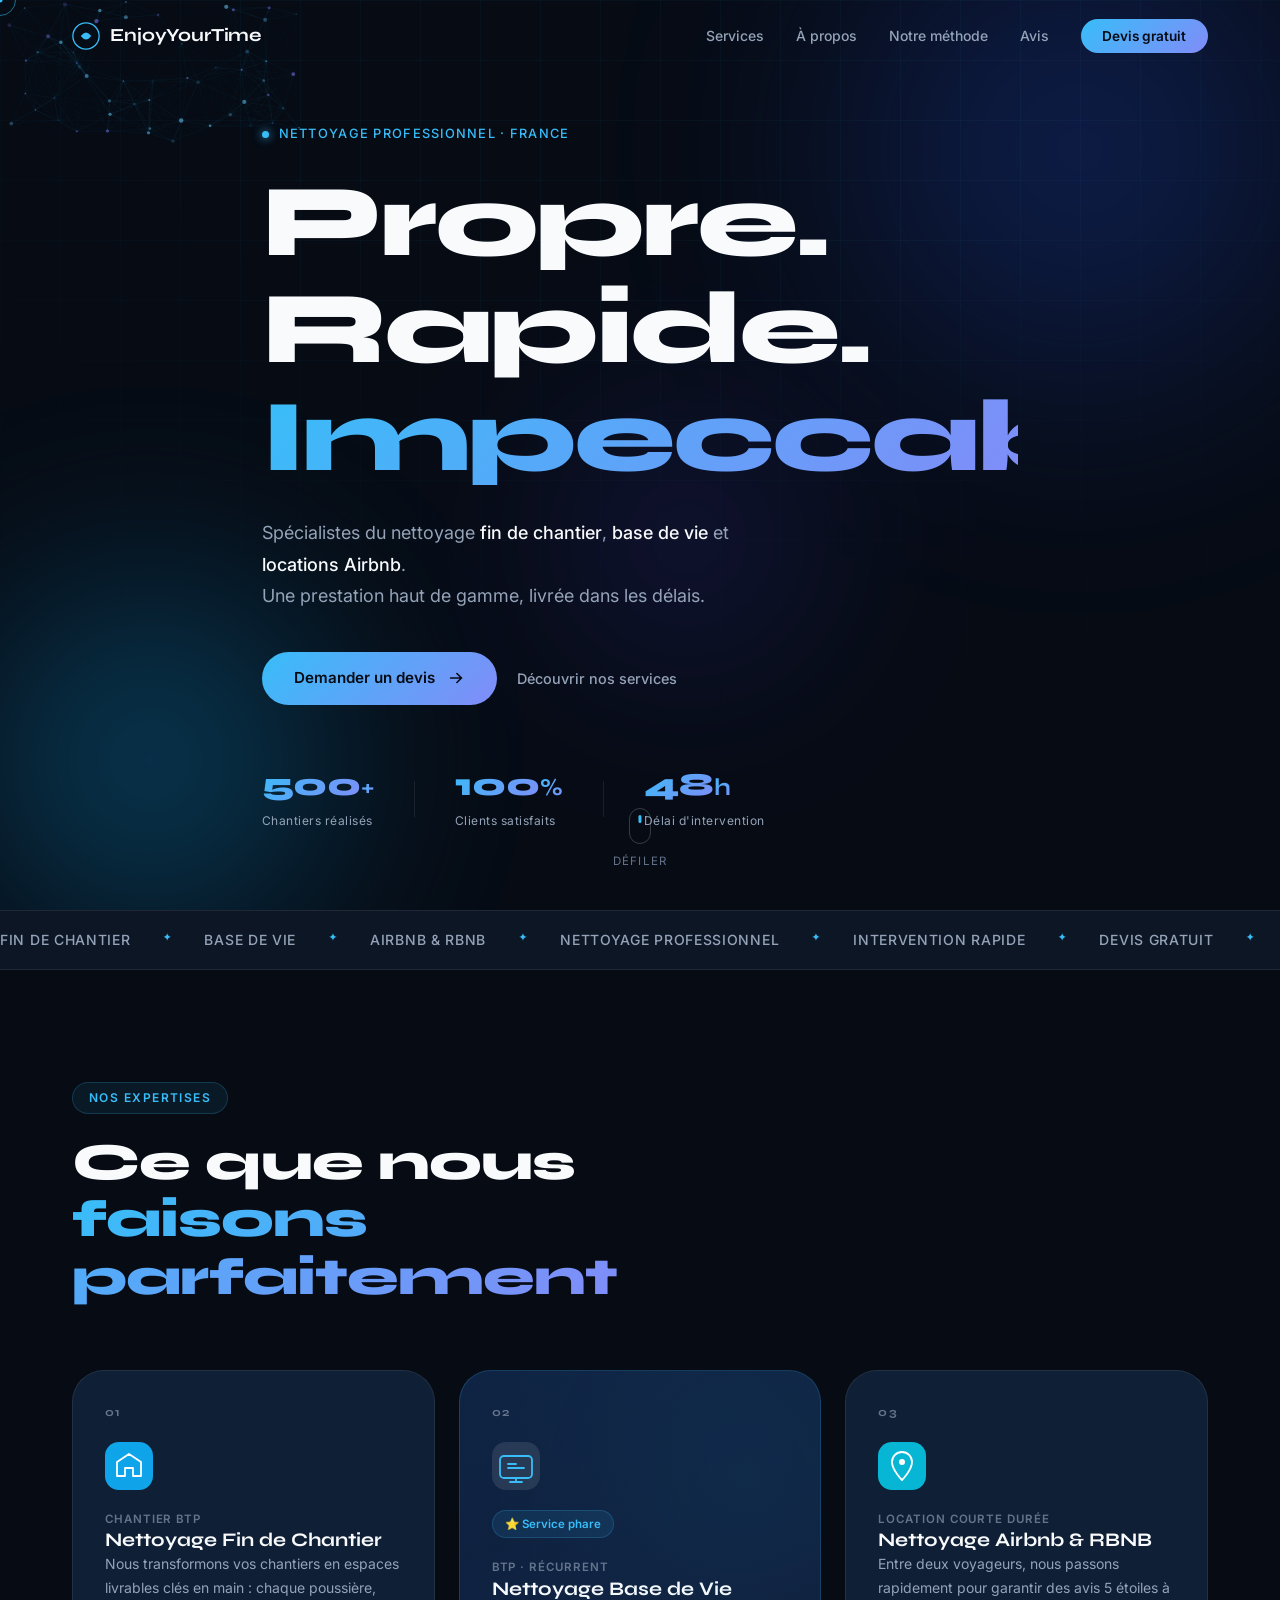
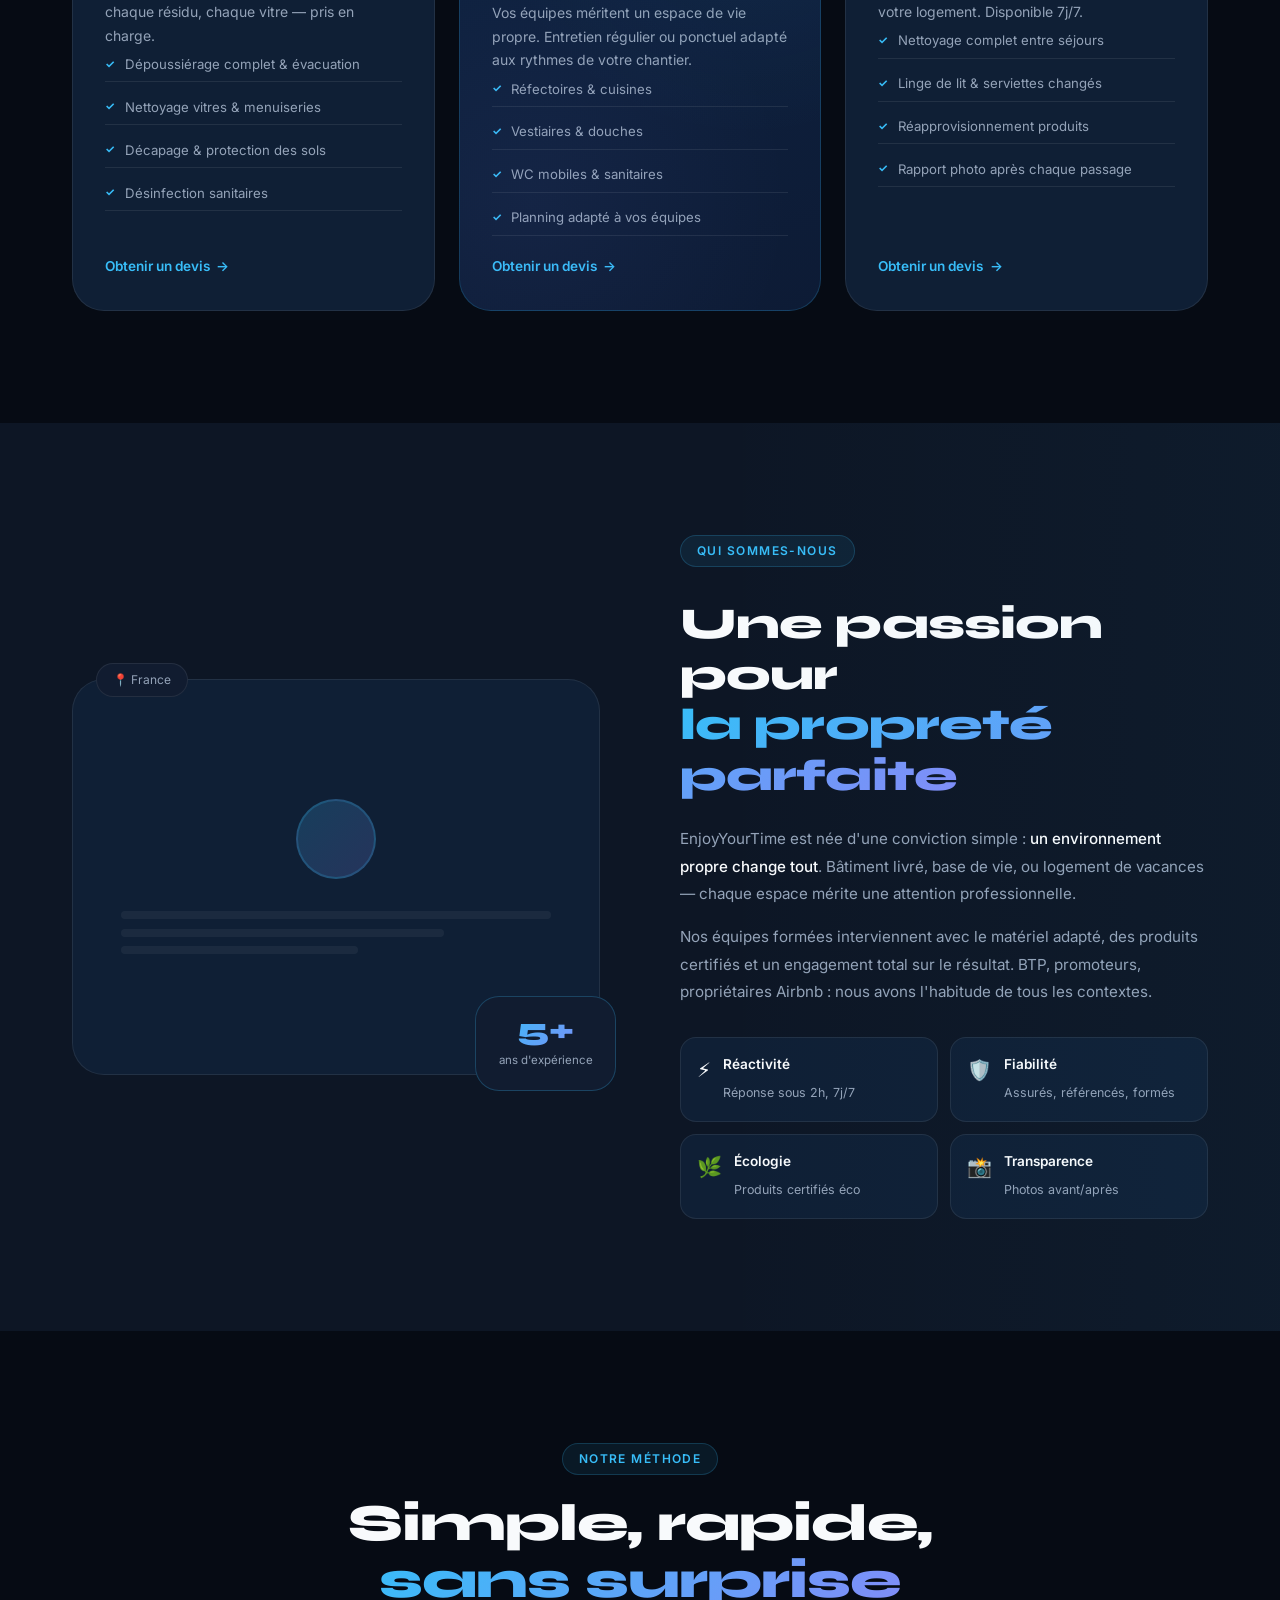
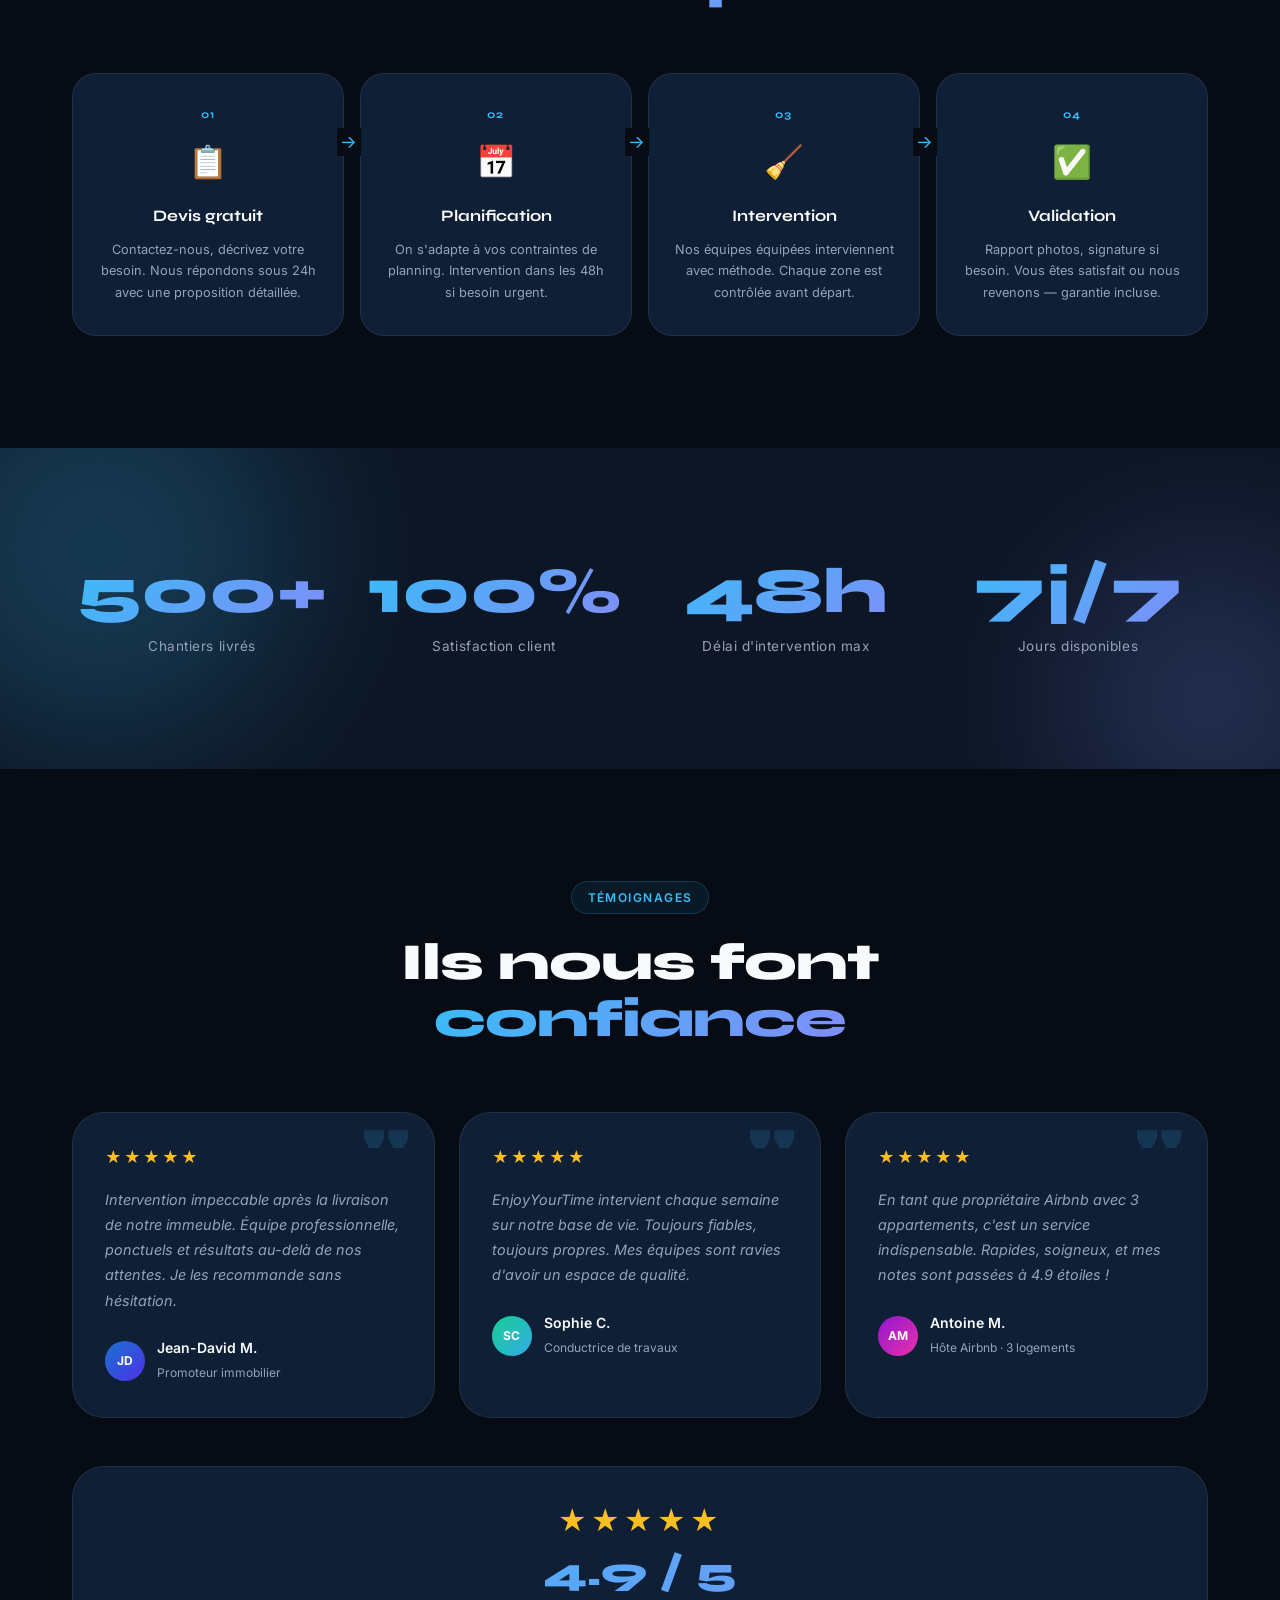
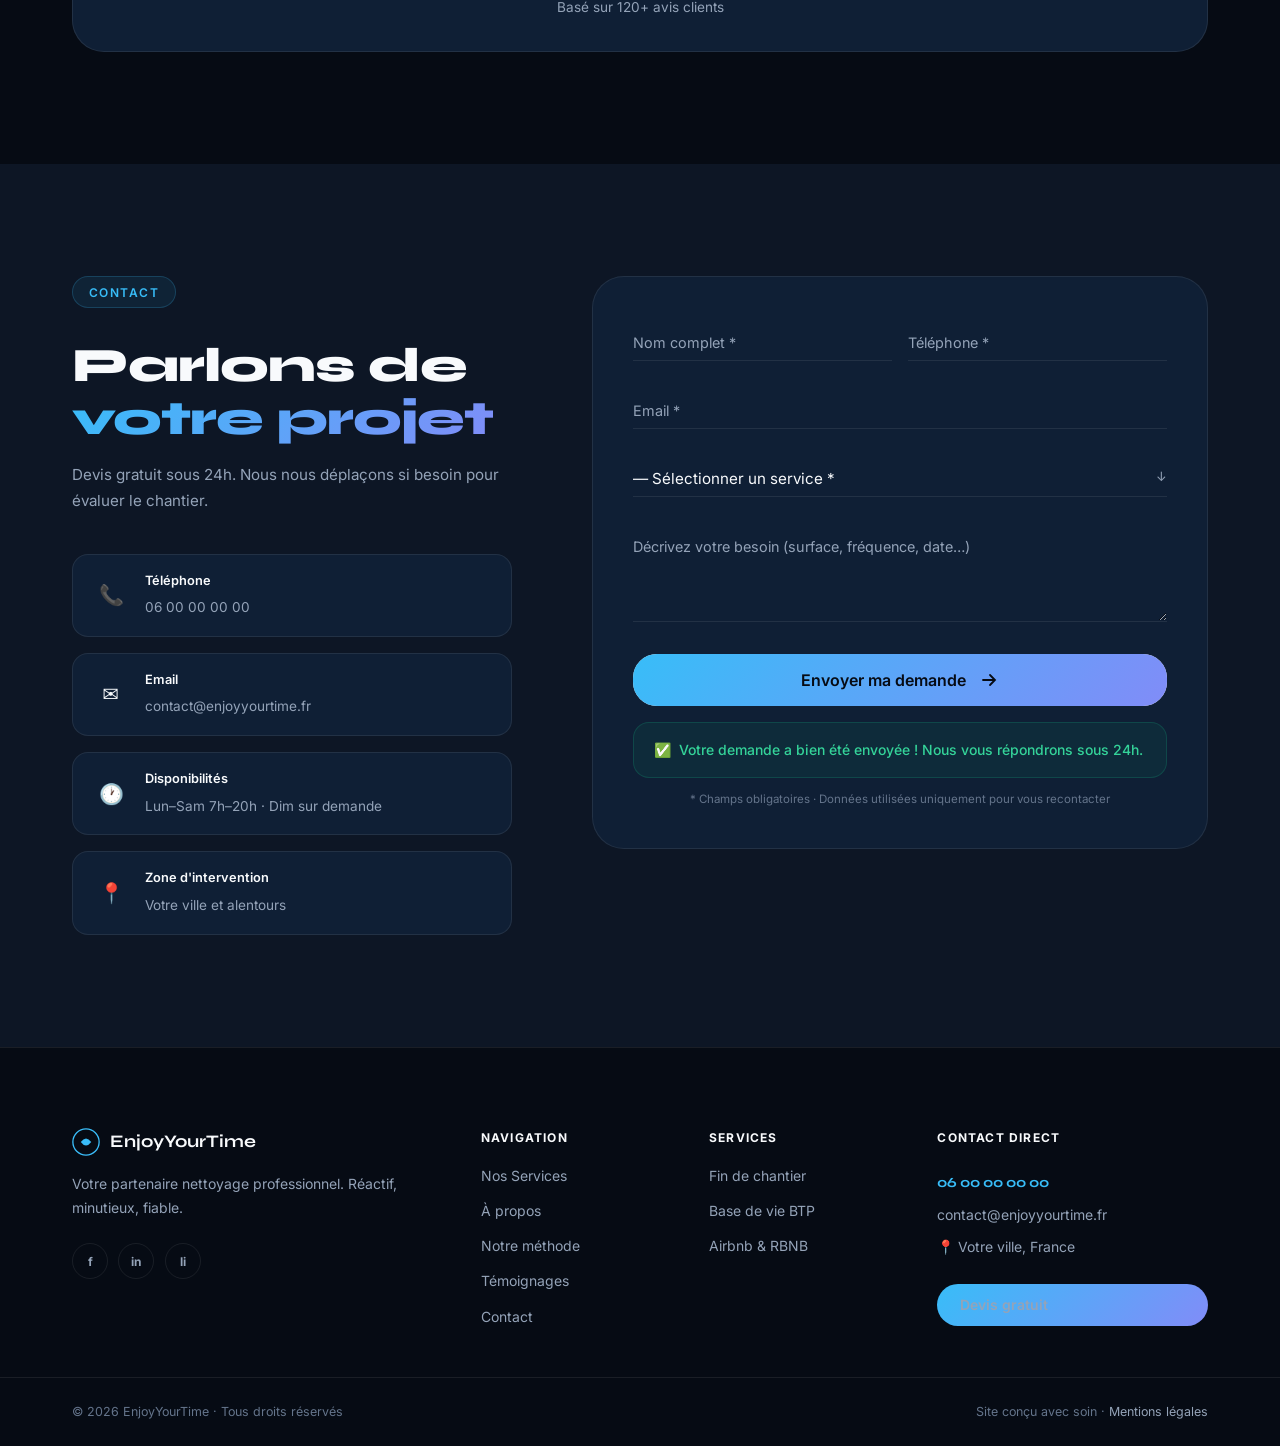
==== v2/index.html @ a5a0ebe5 "Modifications EnjoyYourTime : couleurs logo, icones V2, nouvelles prestations, satisfaction client" ====
<!DOCTYPE html>
<html lang="fr">
<head>
  <meta charset="UTF-8" />
  <meta name="viewport" content="width=device-width, initial-scale=1.0" />
  <meta name="description" content="EnjoyYourTime — Experts en nettoyage fin de chantier, base de vie et locations Airbnb. Intervention rapide, résultat impeccable." />
  <title>EnjoyYourTime — Nettoyage d'Exception</title>
  <link rel="stylesheet" href="css/style.css" />
  <link rel="preconnect" href="https://fonts.googleapis.com" />
  <link href="https://fonts.googleapis.com/css2?family=Syne:wght@400;600;700;800&family=Inter:wght@300;400;500;600&display=swap" rel="stylesheet" />
</head>
<body class="loading">

  <!-- ═══════════════════════════════════════
       LOADER
  ═══════════════════════════════════════ -->
  <div class="loader" id="loader">
    <div class="loader__inner">
      <svg class="loader__logo" viewBox="0 0 60 60" fill="none" xmlns="http://www.w3.org/2000/svg">
        <circle cx="30" cy="30" r="28" stroke="url(#lg1)" stroke-width="2"/>
        <path d="M20 30 Q30 15 40 30 Q30 45 20 30Z" fill="url(#lg1)"/>
        <defs>
          <linearGradient id="lg1" x1="0" y1="0" x2="60" y2="60" gradientUnits="userSpaceOnUse">
            <stop offset="0%" stop-color="#38bdf8"/>
            <stop offset="100%" stop-color="#818cf8"/>
          </linearGradient>
        </defs>
      </svg>
      <div class="loader__bar"><div class="loader__fill"></div></div>
      <span class="loader__text">EnjoyYourTime</span>
    </div>
  </div>

  <!-- ═══════════════════════════════════════
       CURSEUR CUSTOM
  ═══════════════════════════════════════ -->
  <div class="cursor" id="cursor"></div>
  <div class="cursor-dot" id="cursorDot"></div>

  <!-- ═══════════════════════════════════════
       NAVIGATION
  ═══════════════════════════════════════ -->
  <header class="header" id="header">
    <nav class="nav container">
      <a href="#" class="nav__logo" data-cursor="logo">
        <svg class="logo-svg" viewBox="0 0 32 32" fill="none">
          <circle cx="16" cy="16" r="15" stroke="url(#logoGrad)" stroke-width="1.5"/>
          <path d="M10 16 Q16 8 22 16 Q16 24 10 16Z" fill="url(#logoGrad)"/>
          <defs>
            <linearGradient id="logoGrad" x1="0" y1="0" x2="32" y2="32">
              <stop offset="0%" stop-color="#38bdf8"/>
              <stop offset="100%" stop-color="#818cf8"/>
            </linearGradient>
          </defs>
        </svg>
        <span>EnjoyYourTime</span>
      </a>

      <ul class="nav__links" id="navLinks">
        <li><a href="#services" class="nav__link" data-cursor="link">Services</a></li>
        <li><a href="#about" class="nav__link" data-cursor="link">À propos</a></li>
        <li><a href="#process" class="nav__link" data-cursor="link">Notre méthode</a></li>
        <li><a href="#reviews" class="nav__link" data-cursor="link">Avis</a></li>
        <li><a href="#contact" class="btn-nav magnetic" data-cursor="btn">Devis gratuit</a></li>
      </ul>

      <button class="nav__burger" id="burger" aria-label="Menu" data-cursor="btn">
        <span class="burger__line"></span>
        <span class="burger__line"></span>
        <span class="burger__line"></span>
      </button>
    </nav>
  </header>

  <!-- ═══════════════════════════════════════
       HERO
  ═══════════════════════════════════════ -->
  <section class="hero" id="hero">
    <!-- Mesh gradient animé -->
    <div class="hero__mesh">
      <div class="mesh__orb mesh__orb--1"></div>
      <div class="mesh__orb mesh__orb--2"></div>
      <div class="mesh__orb mesh__orb--3"></div>
    </div>

    <!-- Particules SVG -->
    <canvas class="hero__canvas" id="particleCanvas"></canvas>

    <!-- Grille de fond -->
    <div class="hero__grid"></div>

    <div class="container hero__content">
      <div class="hero__eyebrow reveal-up">
        <span class="eyebrow__dot"></span>
        Nettoyage Professionnel · France
      </div>

      <h1 class="hero__title">
        <span class="title__line reveal-clip" style="--delay:.1s">Propre.</span>
        <span class="title__line reveal-clip" style="--delay:.25s">Rapide.</span>
        <span class="title__line title__line--gradient reveal-clip" style="--delay:.4s">Impeccable.</span>
      </h1>

      <p class="hero__desc reveal-up" style="--delay:.55s">
        Spécialistes du nettoyage <strong>fin de chantier</strong>, 
        <strong>base de vie</strong> et <strong>locations Airbnb</strong>.<br />
        Une prestation haut de gamme, livrée dans les délais.
      </p>

      <div class="hero__cta reveal-up" style="--delay:.7s">
        <a href="#contact" class="btn-primary magnetic" data-cursor="btn">
          <span class="btn-primary__text">Demander un devis</span>
          <span class="btn-primary__icon">
            <svg viewBox="0 0 20 20" fill="none"><path d="M4 10h12M11 5l5 5-5 5" stroke="currentColor" stroke-width="1.8" stroke-linecap="round"/></svg>
          </span>
          <span class="btn-primary__bg"></span>
        </a>
        <a href="#services" class="btn-ghost" data-cursor="link">
          Découvrir nos services
        </a>
      </div>

      <!-- Statistiques flottantes -->
      <div class="hero__stats reveal-up" style="--delay:.85s">
        <div class="hstat">
          <span class="hstat__num" data-count="500">0</span><span class="hstat__suffix">+</span>
          <span class="hstat__label">Chantiers réalisés</span>
        </div>
        <div class="hstat__sep"></div>
        <div class="hstat">
          <span class="hstat__num" data-count="100">0</span><span class="hstat__suffix">%</span>
          <span class="hstat__label">Clients satisfaits</span>
        </div>
        <div class="hstat__sep"></div>
        <div class="hstat">
          <span class="hstat__num" data-count="48">0</span><span class="hstat__suffix">h</span>
          <span class="hstat__label">Délai d'intervention</span>
        </div>
      </div>
    </div>

    <!-- Scroll indicator -->
    <div class="scroll-hint">
      <div class="scroll-hint__mouse"></div>
      <span>Défiler</span>
    </div>
  </section>

  <!-- ═══════════════════════════════════════
       RUBAN DÉFILANT
  ═══════════════════════════════════════ -->
  <div class="ticker" aria-hidden="true">
    <div class="ticker__track">
      <span>Fin de chantier</span><span class="ticker__dot">✦</span>
      <span>Base de vie</span><span class="ticker__dot">✦</span>
      <span>Airbnb & RBNB</span><span class="ticker__dot">✦</span>
      <span>Nettoyage professionnel</span><span class="ticker__dot">✦</span>
      <span>Intervention rapide</span><span class="ticker__dot">✦</span>
      <span>Devis gratuit</span><span class="ticker__dot">✦</span>
      <span>Fin de chantier</span><span class="ticker__dot">✦</span>
      <span>Base de vie</span><span class="ticker__dot">✦</span>
      <span>Airbnb & RBNB</span><span class="ticker__dot">✦</span>
      <span>Nettoyage professionnel</span><span class="ticker__dot">✦</span>
      <span>Intervention rapide</span><span class="ticker__dot">✦</span>
      <span>Devis gratuit</span><span class="ticker__dot">✦</span>
    </div>
  </div>

  <!-- ═══════════════════════════════════════
       SERVICES
  ═══════════════════════════════════════ -->
  <section class="services section" id="services">
    <div class="container">
      <div class="section-head">
        <div class="section-head__tag reveal-up">Nos Expertises</div>
        <h2 class="section-head__title reveal-up" style="--delay:.1s">
          Ce que nous<br /><em>faisons parfaitement</em>
        </h2>
      </div>

      <div class="services__wrap">

        <!-- Card 1 -->
        <article class="scard reveal-side" style="--delay:.05s">
          <div class="scard__num">01</div>
          <div class="scard__icon">
            <svg viewBox="0 0 48 48" fill="none">
              <rect width="48" height="48" rx="14" fill="url(#si1)"/>
              <path d="M12 34V20l12-8 12 8v14H28v-8h-8v8z" stroke="white" stroke-width="1.8" stroke-linejoin="round"/>
              <defs><linearGradient id="si1" x1="0" y1="0" x2="48" y2="48"><stop stop-color="#0ea5e9"/><stop offset="1" stop-color="#6366f1"/></linearGradient></defs>
            </svg>
          </div>
          <div class="scard__body">
            <div class="scard__tag">Chantier BTP</div>
            <h3 class="scard__title">Nettoyage Fin de Chantier</h3>
            <p class="scard__desc">Nous transformons vos chantiers en espaces livrables clés en main : chaque poussière, chaque résidu, chaque vitre — pris en charge.</p>
            <ul class="scard__list">
              <li>Dépoussiérage complet & évacuation</li>
              <li>Nettoyage vitres & menuiseries</li>
              <li>Décapage & protection des sols</li>
              <li>Désinfection sanitaires</li>
            </ul>
          </div>
          <a href="#contact" class="scard__cta" data-cursor="link">Obtenir un devis <span>→</span></a>
          <div class="scard__glow"></div>
        </article>

        <!-- Card 2 — Featured -->
        <article class="scard scard--dark reveal-side" style="--delay:.15s">
          <div class="scard__num">02</div>
          <div class="scard__icon">
            <svg viewBox="0 0 48 48" fill="none">
              <rect width="48" height="48" rx="14" fill="rgba(255,255,255,.1)"/>
              <rect x="8" y="14" width="32" height="22" rx="4" stroke="#38bdf8" stroke-width="1.8"/>
              <path d="M16 22h8M16 26h16" stroke="#38bdf8" stroke-width="1.8" stroke-linecap="round"/>
              <path d="M24 36v4M18 40h12" stroke="#38bdf8" stroke-width="1.8" stroke-linecap="round"/>
            </svg>
          </div>
          <div class="scard__featured-badge">⭐ Service phare</div>
          <div class="scard__body">
            <div class="scard__tag">BTP · Récurrent</div>
            <h3 class="scard__title">Nettoyage Base de Vie</h3>
            <p class="scard__desc">Vos équipes méritent un espace de vie propre. Entretien régulier ou ponctuel adapté aux rythmes de votre chantier.</p>
            <ul class="scard__list">
              <li>Réfectoires & cuisines</li>
              <li>Vestiaires & douches</li>
              <li>WC mobiles & sanitaires</li>
              <li>Planning adapté à vos équipes</li>
            </ul>
          </div>
          <a href="#contact" class="scard__cta" data-cursor="link">Obtenir un devis <span>→</span></a>
          <div class="scard__particles"></div>
        </article>

        <!-- Card 3 -->
        <article class="scard reveal-side" style="--delay:.25s">
          <div class="scard__num">03</div>
          <div class="scard__icon">
            <svg viewBox="0 0 48 48" fill="none">
              <rect width="48" height="48" rx="14" fill="url(#si3)"/>
              <path d="M14 20c0-5.523 4.477-10 10-10s10 4.477 10 10c0 8-10 18-10 18S14 28 14 20z" stroke="white" stroke-width="1.8"/>
              <circle cx="24" cy="20" r="3" fill="white"/>
              <defs><linearGradient id="si3" x1="0" y1="0" x2="48" y2="48"><stop stop-color="#06b6d4"/><stop offset="1" stop-color="#0ea5e9"/></linearGradient></defs>
            </svg>
          </div>
          <div class="scard__body">
            <div class="scard__tag">Location Courte Durée</div>
            <h3 class="scard__title">Nettoyage Airbnb & RBNB</h3>
            <p class="scard__desc">Entre deux voyageurs, nous passons rapidement pour garantir des avis 5 étoiles à votre logement. Disponible 7j/7.</p>
            <ul class="scard__list">
              <li>Nettoyage complet entre séjours</li>
              <li>Linge de lit & serviettes changés</li>
              <li>Réapprovisionnement produits</li>
              <li>Rapport photo après chaque passage</li>
            </ul>
          </div>
          <a href="#contact" class="scard__cta" data-cursor="link">Obtenir un devis <span>→</span></a>
          <div class="scard__glow"></div>
        </article>

      </div>
    </div>
  </section>

  <!-- ═══════════════════════════════════════
       À PROPOS — Split layout cinématique
  ═══════════════════════════════════════ -->
  <section class="about section" id="about">
    <div class="about__bg-strip"></div>
    <div class="container about__grid">

      <div class="about__visual">
        <div class="about__img-frame reveal-side" style="--delay:.05s">
          <div class="about__img-inner">
            <!-- Remplacer le placeholder par <img src="../images/equipe.jpg" alt="Équipe EnjoyYourTime"> -->
            <div class="about__placeholder">
              <div class="placeholder__circle"></div>
              <div class="placeholder__lines">
                <div></div><div></div><div></div>
              </div>
            </div>
          </div>
          <div class="about__img-badge">
            <span class="badge__num">5+</span>
            <span class="badge__txt">ans d'expérience</span>
          </div>
          <div class="about__img-tag">📍 France</div>
        </div>
      </div>

      <div class="about__content">
        <div class="section-head__tag reveal-up">Qui Sommes-Nous</div>
        <h2 class="about__title reveal-up" style="--delay:.1s">
          Une passion pour<br /><span class="text-gradient">la propreté parfaite</span>
        </h2>
        <p class="about__text reveal-up" style="--delay:.2s">
          EnjoyYourTime est née d'une conviction simple : <strong>un environnement propre change tout</strong>. Bâtiment livré, base de vie, ou logement de vacances — chaque espace mérite une attention professionnelle.
        </p>
        <p class="about__text reveal-up" style="--delay:.28s">
          Nos équipes formées interviennent avec le matériel adapté, des produits certifiés et un engagement total sur le résultat. BTP, promoteurs, propriétaires Airbnb : nous avons l'habitude de tous les contextes.
        </p>

        <div class="about__pillars reveal-up" style="--delay:.36s">
          <div class="pillar">
            <div class="pillar__icon">⚡</div>
            <div class="pillar__text">
              <strong>Réactivité</strong>
              <span>Réponse sous 2h, 7j/7</span>
            </div>
          </div>
          <div class="pillar">
            <div class="pillar__icon">🛡️</div>
            <div class="pillar__text">
              <strong>Fiabilité</strong>
              <span>Assurés, référencés, formés</span>
            </div>
          </div>
          <div class="pillar">
            <div class="pillar__icon">🌿</div>
            <div class="pillar__text">
              <strong>Écologie</strong>
              <span>Produits certifiés éco</span>
            </div>
          </div>
          <div class="pillar">
            <div class="pillar__icon">📸</div>
            <div class="pillar__text">
              <strong>Transparence</strong>
              <span>Photos avant/après</span>
            </div>
          </div>
        </div>
      </div>

    </div>
  </section>

  <!-- ═══════════════════════════════════════
       PROCESSUS — Timeline horizontale
  ═══════════════════════════════════════ -->
  <section class="process section" id="process">
    <div class="container">
      <div class="section-head centered">
        <div class="section-head__tag reveal-up">Notre Méthode</div>
        <h2 class="section-head__title reveal-up" style="--delay:.1s">
          Simple, rapide,<br /><em>sans surprise</em>
        </h2>
      </div>

      <div class="process__steps">
        <div class="pstep reveal-up" style="--delay:.05s">
          <div class="pstep__num">01</div>
          <div class="pstep__icon">📋</div>
          <h3 class="pstep__title">Devis gratuit</h3>
          <p class="pstep__desc">Contactez-nous, décrivez votre besoin. Nous répondons sous 24h avec une proposition détaillée.</p>
          <div class="pstep__arrow">→</div>
        </div>
        <div class="pstep reveal-up" style="--delay:.15s">
          <div class="pstep__num">02</div>
          <div class="pstep__icon">📅</div>
          <h3 class="pstep__title">Planification</h3>
          <p class="pstep__desc">On s'adapte à vos contraintes de planning. Intervention dans les 48h si besoin urgent.</p>
          <div class="pstep__arrow">→</div>
        </div>
        <div class="pstep reveal-up" style="--delay:.25s">
          <div class="pstep__num">03</div>
          <div class="pstep__icon">🧹</div>
          <h3 class="pstep__title">Intervention</h3>
          <p class="pstep__desc">Nos équipes équipées interviennent avec méthode. Chaque zone est contrôlée avant départ.</p>
          <div class="pstep__arrow">→</div>
        </div>
        <div class="pstep reveal-up" style="--delay:.35s">
          <div class="pstep__num">04</div>
          <div class="pstep__icon">✅</div>
          <h3 class="pstep__title">Validation</h3>
          <p class="pstep__desc">Rapport photos, signature si besoin. Vous êtes satisfait ou nous revenons — garantie incluse.</p>
        </div>
      </div>
    </div>
  </section>

  <!-- ═══════════════════════════════════════
       CHIFFRES — Section impact
  ═══════════════════════════════════════ -->
  <section class="numbers section">
    <div class="numbers__bg">
      <div class="numbers__orb numbers__orb--1"></div>
      <div class="numbers__orb numbers__orb--2"></div>
    </div>
    <div class="container numbers__grid">
      <div class="nstat reveal-up" style="--delay:.05s">
        <div class="nstat__num"><span data-count="500" class="counter">0</span>+</div>
        <div class="nstat__label">Chantiers livrés</div>
      </div>
      <div class="nstat reveal-up" style="--delay:.12s">
        <div class="nstat__num"><span data-count="100" class="counter">0</span>%</div>
        <div class="nstat__label">Satisfaction client</div>
      </div>
      <div class="nstat reveal-up" style="--delay:.2s">
        <div class="nstat__num"><span data-count="48" class="counter">0</span>h</div>
        <div class="nstat__label">Délai d'intervention max</div>
      </div>
      <div class="nstat reveal-up" style="--delay:.28s">
        <div class="nstat__num"><span data-count="7" class="counter">0</span>j/7</div>
        <div class="nstat__label">Jours disponibles</div>
      </div>
    </div>
  </section>

  <!-- ═══════════════════════════════════════
       TÉMOIGNAGES
  ═══════════════════════════════════════ -->
  <section class="reviews section" id="reviews">
    <div class="container">
      <div class="section-head centered">
        <div class="section-head__tag reveal-up">Témoignages</div>
        <h2 class="section-head__title reveal-up" style="--delay:.1s">
          Ils nous font <em>confiance</em>
        </h2>
      </div>

      <div class="reviews__track" id="reviewsTrack">
        <div class="rcard reveal-up" style="--delay:.05s">
          <div class="rcard__quote">"</div>
          <div class="rcard__stars">★★★★★</div>
          <p class="rcard__text">Intervention impeccable après la livraison de notre immeuble. Équipe professionnelle, ponctuels et résultats au-delà de nos attentes. Je les recommande sans hésitation.</p>
          <div class="rcard__author">
            <div class="rcard__avatar" style="--hue:210">JD</div>
            <div>
              <strong>Jean-David M.</strong>
              <span>Promoteur immobilier</span>
            </div>
          </div>
        </div>

        <div class="rcard reveal-up" style="--delay:.13s">
          <div class="rcard__quote">"</div>
          <div class="rcard__stars">★★★★★</div>
          <p class="rcard__text">EnjoyYourTime intervient chaque semaine sur notre base de vie. Toujours fiables, toujours propres. Mes équipes sont ravies d'avoir un espace de qualité.</p>
          <div class="rcard__author">
            <div class="rcard__avatar" style="--hue:160">SC</div>
            <div>
              <strong>Sophie C.</strong>
              <span>Conductrice de travaux</span>
            </div>
          </div>
        </div>

        <div class="rcard reveal-up" style="--delay:.21s">
          <div class="rcard__quote">"</div>
          <div class="rcard__stars">★★★★★</div>
          <p class="rcard__text">En tant que propriétaire Airbnb avec 3 appartements, c'est un service indispensable. Rapides, soigneux, et mes notes sont passées à 4.9 étoiles !</p>
          <div class="rcard__author">
            <div class="rcard__avatar" style="--hue:280">AM</div>
            <div>
              <strong>Antoine M.</strong>
              <span>Hôte Airbnb · 3 logements</span>
            </div>
          </div>
        </div>
      </div>

      <!-- Étoiles globales -->
      <div class="reviews__global reveal-up" style="--delay:.3s">
        <div class="rglobal__stars">★★★★★</div>
        <div class="rglobal__score">4.9 / 5</div>
        <div class="rglobal__count">Basé sur 120+ avis clients</div>
      </div>

    </div>
  </section>

  <!-- ═══════════════════════════════════════
       CONTACT
  ═══════════════════════════════════════ -->
  <section class="contact section" id="contact">
    <div class="container contact__wrap">

      <div class="contact__left">
        <div class="section-head__tag reveal-up">Contact</div>
        <h2 class="contact__title reveal-up" style="--delay:.08s">
          Parlons de<br /><span class="text-gradient">votre projet</span>
        </h2>
        <p class="contact__sub reveal-up" style="--delay:.16s">
          Devis gratuit sous 24h. Nous nous déplaçons si besoin pour évaluer le chantier.
        </p>

        <div class="contact__infos reveal-up" style="--delay:.24s">
          <a href="tel:+33600000000" class="cinfo magnetic" data-cursor="btn">
            <div class="cinfo__icon">📞</div>
            <div>
              <strong>Téléphone</strong>
              <span>06 00 00 00 00</span>
            </div>
          </a>
          <a href="mailto:contact@enjoyyourtime.fr" class="cinfo magnetic" data-cursor="btn">
            <div class="cinfo__icon">✉️</div>
            <div>
              <strong>Email</strong>
              <span>contact@enjoyyourtime.fr</span>
            </div>
          </a>
          <div class="cinfo">
            <div class="cinfo__icon">🕐</div>
            <div>
              <strong>Disponibilités</strong>
              <span>Lun–Sam 7h–20h · Dim sur demande</span>
            </div>
          </div>
          <div class="cinfo">
            <div class="cinfo__icon">📍</div>
            <div>
              <strong>Zone d'intervention</strong>
              <span>Votre ville et alentours</span>
            </div>
          </div>
        </div>
      </div>

      <div class="contact__right reveal-side" style="--delay:.1s">
        <form class="cform" id="contactForm"
              action="https://formspree.io/f/VOTRE_ID_FORMSPREE"
              method="POST" novalidate>

          <div class="cform__row">
            <div class="cform__field">
              <input type="text" id="nom" name="nom" required placeholder=" " />
              <label for="nom">Nom complet *</label>
              <div class="cform__line"></div>
            </div>
            <div class="cform__field">
              <input type="tel" id="tel" name="tel" required placeholder=" " />
              <label for="tel">Téléphone *</label>
              <div class="cform__line"></div>
            </div>
          </div>

          <div class="cform__field">
            <input type="email" id="email" name="email" required placeholder=" " />
            <label for="email">Email *</label>
            <div class="cform__line"></div>
          </div>

          <div class="cform__field cform__field--select">
            <select id="service" name="service" required>
              <option value="">— Sélectionner un service *</option>
              <option value="chantier">Nettoyage fin de chantier</option>
              <option value="base-vie">Nettoyage base de vie</option>
              <option value="airbnb">Nettoyage Airbnb / RBNB</option>
              <option value="autre">Autre demande</option>
            </select>
            <div class="cform__line"></div>
          </div>

          <div class="cform__field">
            <textarea id="message" name="message" rows="4" placeholder=" "></textarea>
            <label for="message">Décrivez votre besoin (surface, fréquence, date…)</label>
            <div class="cform__line"></div>
          </div>

          <button type="submit" class="cform__btn magnetic" data-cursor="btn">
            <span class="cform__btn-text">Envoyer ma demande</span>
            <span class="cform__btn-icon">
              <svg viewBox="0 0 20 20" fill="none"><path d="M4 10h12M11 5l5 5-5 5" stroke="currentColor" stroke-width="1.8" stroke-linecap="round"/></svg>
            </span>
            <span class="cform__btn-bg"></span>
          </button>

          <div class="cform__success" id="formSuccess" hidden>
            <span>✅</span> Votre demande a bien été envoyée ! Nous vous répondrons sous 24h.
          </div>

          <p class="cform__note">* Champs obligatoires · Données utilisées uniquement pour vous recontacter</p>
        </form>
      </div>

    </div>
  </section>

  <!-- ═══════════════════════════════════════
       FOOTER
  ═══════════════════════════════════════ -->
  <footer class="footer">
    <div class="footer__top">
      <div class="container footer__grid">
        <div class="footer__brand">
          <a href="#" class="footer__logo">
            <svg class="logo-svg" viewBox="0 0 32 32" fill="none">
              <circle cx="16" cy="16" r="15" stroke="url(#fg)" stroke-width="1.5"/>
              <path d="M10 16 Q16 8 22 16 Q16 24 10 16Z" fill="url(#fg)"/>
              <defs>
                <linearGradient id="fg" x1="0" y1="0" x2="32" y2="32">
                  <stop offset="0%" stop-color="#38bdf8"/>
                  <stop offset="100%" stop-color="#818cf8"/>
                </linearGradient>
              </defs>
            </svg>
            <span>EnjoyYourTime</span>
          </a>
          <p>Votre partenaire nettoyage professionnel. Réactif, minutieux, fiable.</p>
          <div class="footer__socials">
            <a href="#" aria-label="Facebook" class="fsocial" data-cursor="btn">f</a>
            <a href="#" aria-label="Instagram" class="fsocial" data-cursor="btn">in</a>
            <a href="#" aria-label="LinkedIn" class="fsocial" data-cursor="btn">li</a>
          </div>
        </div>

        <div class="footer__nav">
          <strong>Navigation</strong>
          <ul>
            <li><a href="#services">Nos Services</a></li>
            <li><a href="#about">À propos</a></li>
            <li><a href="#process">Notre méthode</a></li>
            <li><a href="#reviews">Témoignages</a></li>
            <li><a href="#contact">Contact</a></li>
          </ul>
        </div>

        <div class="footer__nav">
          <strong>Services</strong>
          <ul>
            <li><a href="#services">Fin de chantier</a></li>
            <li><a href="#services">Base de vie BTP</a></li>
            <li><a href="#services">Airbnb & RBNB</a></li>
          </ul>
        </div>

        <div class="footer__contact-col">
          <strong>Contact direct</strong>
          <a href="tel:+33600000000" class="footer__phone">06 00 00 00 00</a>
          <a href="mailto:contact@enjoyyourtime.fr">contact@enjoyyourtime.fr</a>
          <span>📍 Votre ville, France</span>
          <a href="#contact" class="btn-primary btn-primary--sm magnetic" data-cursor="btn">
            <span class="btn-primary__text">Devis gratuit</span>
            <span class="btn-primary__bg"></span>
          </a>
        </div>
      </div>
    </div>

    <div class="footer__bottom">
      <div class="container">
        <p>© 2026 EnjoyYourTime · Tous droits réservés</p>
        <p>Site conçu avec soin · <a href="#">Mentions légales</a></p>
      </div>
    </div>
  </footer>

  <!-- Bouton retour en haut -->
  <button class="back-to-top" id="backToTop" aria-label="Retour en haut" data-cursor="btn">
    <svg viewBox="0 0 20 20" fill="none"><path d="M10 16V4M4 10l6-6 6 6" stroke="currentColor" stroke-width="1.8" stroke-linecap="round"/></svg>
  </button>

  <script src="js/main.js"></script>
</body>
</html>
---- v2/css/style.css ----
/* ═══════════════════════════════════════════════════
   EnjoyYourTime V2 — CSS Premium
   Design System : dark luxury + effets cinématiques
   ═══════════════════════════════════════════════════ */

/* ─── RESET & CUSTOM PROPERTIES ─────────────────── */
*, *::before, *::after { box-sizing: border-box; margin: 0; padding: 0; }

:root {
  /* Palette */
  --c-bg:          #060b14;
  --c-bg-2:        #0d1625;
  --c-bg-3:        #111c30;
  --c-surface:     #0f1f35;
  --c-border:      rgba(255,255,255,.08);
  --c-border-hl:   rgba(56,189,248,.25);

  --c-blue:        #38bdf8;
  --c-indigo:      #818cf8;
  --c-cyan:        #22d3ee;
  --c-white:       #f8fafc;
  --c-muted:       #94a3b8;
  --c-muted-2:     #64748b;

  /* Gradients */
  --grad-primary:  linear-gradient(135deg, #38bdf8, #818cf8);
  --grad-glow:     linear-gradient(135deg, rgba(56,189,248,.15), rgba(129,140,248,.15));

  /* Typography */
  --font-display: 'Syne', system-ui, sans-serif;
  --font-body:    'Inter', system-ui, sans-serif;

  /* Sizes */
  --nav-h: 72px;
  --r-sm:  10px;
  --r-md:  16px;
  --r-lg:  24px;
  --r-xl:  32px;

  /* Transitions */
  --ease:     cubic-bezier(.25,.46,.45,.94);
  --ease-out: cubic-bezier(0,.55,.45,1);
  --t-fast:   .2s;
  --t-med:    .4s;
  --t-slow:   .7s;
}

html { scroll-behavior: smooth; }

body {
  font-family: var(--font-body);
  background: var(--c-bg);
  color: var(--c-white);
  line-height: 1.6;
  overflow-x: hidden;
  -webkit-font-smoothing: antialiased;
  cursor: none;
}

body.loading { overflow: hidden; }

@media (max-width: 768px) {
  body { cursor: auto; }
}

a { color: inherit; text-decoration: none; }
ul { list-style: none; }
img { max-width: 100%; display: block; }
strong { font-weight: 600; }

.container {
  width: 100%;
  max-width: 1200px;
  margin: 0 auto;
  padding: 0 2rem;
}

.section { padding: 7rem 0; }
.text-gradient {
  background: var(--grad-primary);
  -webkit-background-clip: text;
  -webkit-text-fill-color: transparent;
  background-clip: text;
}

/* ─── LOADER ─────────────────────────────────────── */
.loader {
  position: fixed;
  inset: 0;
  z-index: 9999;
  background: var(--c-bg);
  display: flex;
  align-items: center;
  justify-content: center;
  transition: opacity .6s var(--ease), visibility .6s;
}

.loader.hidden {
  opacity: 0;
  visibility: hidden;
  pointer-events: none;
}

.loader__inner {
  display: flex;
  flex-direction: column;
  align-items: center;
  gap: 1.5rem;
}

.loader__logo {
  width: 60px;
  height: 60px;
  animation: loaderSpin 2s linear infinite;
}

@keyframes loaderSpin {
  from { transform: rotate(0deg); }
  to   { transform: rotate(360deg); }
}

.loader__bar {
  width: 200px;
  height: 2px;
  background: rgba(255,255,255,.1);
  border-radius: 2px;
  overflow: hidden;
}

.loader__fill {
  height: 100%;
  background: var(--grad-primary);
  border-radius: 2px;
  animation: loaderFill 1.8s var(--ease) forwards;
}

@keyframes loaderFill {
  from { width: 0%; }
  to   { width: 100%; }
}

.loader__text {
  font-family: var(--font-display);
  font-size: .85rem;
  font-weight: 600;
  letter-spacing: .15em;
  text-transform: uppercase;
  color: var(--c-muted);
}

/* ─── CURSEUR CUSTOM ─────────────────────────────── */
.cursor {
  position: fixed;
  width: 32px;
  height: 32px;
  border: 1.5px solid rgba(56,189,248,.6);
  border-radius: 50%;
  pointer-events: none;
  z-index: 9998;
  transform: translate(-50%, -50%);
  transition: width var(--t-med) var(--ease),
              height var(--t-med) var(--ease),
              background var(--t-fast),
              border-color var(--t-fast);
  mix-blend-mode: difference;
}

.cursor-dot {
  position: fixed;
  width: 5px;
  height: 5px;
  background: var(--c-blue);
  border-radius: 50%;
  pointer-events: none;
  z-index: 9998;
  transform: translate(-50%, -50%);
  transition: transform .05s;
}

.cursor.is-hovering {
  width: 56px;
  height: 56px;
  background: rgba(56,189,248,.08);
  border-color: var(--c-blue);
}

.cursor.is-clicking {
  transform: translate(-50%, -50%) scale(.85);
}

@media (max-width: 768px) {
  .cursor, .cursor-dot { display: none; }
}

/* ─── NAVIGATION ─────────────────────────────────── */
.header {
  position: fixed;
  top: 0;
  inset-inline: 0;
  z-index: 900;
  height: var(--nav-h);
  display: flex;
  align-items: center;
  background: transparent;
  transition: background var(--t-med) var(--ease),
              border-color var(--t-med),
              box-shadow var(--t-med);
  border-bottom: 1px solid transparent;
}

.header.scrolled {
  background: rgba(6,11,20,.85);
  backdrop-filter: blur(20px);
  -webkit-backdrop-filter: blur(20px);
  border-color: var(--c-border);
  box-shadow: 0 4px 30px rgba(0,0,0,.4);
}

.nav {
  display: flex;
  align-items: center;
  justify-content: space-between;
  width: 100%;
}

.nav__logo {
  display: flex;
  align-items: center;
  gap: .65rem;
  font-family: var(--font-display);
  font-weight: 700;
  font-size: 1.15rem;
  letter-spacing: -.01em;
}

.logo-svg { width: 28px; height: 28px; }

.nav__links {
  display: flex;
  align-items: center;
  gap: 2rem;
}

.nav__link {
  font-size: .875rem;
  font-weight: 500;
  color: var(--c-muted);
  position: relative;
  transition: color var(--t-fast);
}

.nav__link::after {
  content: '';
  position: absolute;
  bottom: -4px;
  left: 0;
  width: 0;
  height: 1.5px;
  background: var(--grad-primary);
  transition: width var(--t-med) var(--ease);
}

.nav__link:hover { color: var(--c-white); }
.nav__link:hover::after { width: 100%; }

.btn-nav {
  font-size: .85rem;
  font-weight: 600;
  font-family: var(--font-body);
  padding: .55rem 1.35rem;
  background: var(--grad-primary);
  border-radius: 50px;
  color: #060b14;
  transition: opacity var(--t-fast), transform var(--t-fast);
}

.btn-nav:hover { opacity: .9; transform: translateY(-1px); }

.nav__burger {
  display: none;
  flex-direction: column;
  gap: 5px;
  background: none;
  border: none;
  cursor: none;
  padding: .5rem;
}

.burger__line {
  display: block;
  width: 22px;
  height: 1.5px;
  background: var(--c-white);
  border-radius: 2px;
  transition: all var(--t-med) var(--ease);
}

/* ─── REVEAL ANIMATIONS ──────────────────────────── */
.reveal-up {
  opacity: 0;
  transform: translateY(40px);
  transition: opacity var(--t-slow) var(--ease) var(--delay, 0s),
              transform var(--t-slow) var(--ease) var(--delay, 0s);
}

.reveal-side {
  opacity: 0;
  transform: translateX(-40px);
  transition: opacity var(--t-slow) var(--ease) var(--delay, 0s),
              transform var(--t-slow) var(--ease) var(--delay, 0s);
}

.reveal-clip {
  clip-path: inset(0 100% 0 0);
  transition: clip-path var(--t-slow) var(--ease) var(--delay, 0s);
}

.reveal-up.visible,
.reveal-side.visible { opacity: 1; transform: none; }
.reveal-clip.visible { clip-path: inset(0 0% 0 0); }

/* ─── HERO ───────────────────────────────────────── */
.hero {
  position: relative;
  min-height: 100vh;
  display: flex;
  align-items: center;
  padding: calc(var(--nav-h) + 3rem) 0 5rem;
  overflow: hidden;
}

/* Mesh orbs */
.hero__mesh { position: absolute; inset: 0; pointer-events: none; }

.mesh__orb {
  position: absolute;
  border-radius: 50%;
  filter: blur(100px);
  opacity: .45;
  animation: orbFloat 8s ease-in-out infinite;
}

.mesh__orb--1 {
  width: 700px; height: 700px;
  background: radial-gradient(circle, #1e40af, transparent 70%);
  top: -200px; right: -150px;
  animation-delay: 0s;
}

.mesh__orb--2 {
  width: 500px; height: 500px;
  background: radial-gradient(circle, #0ea5e9, transparent 70%);
  bottom: -100px; left: -100px;
  animation-delay: -3s;
}

.mesh__orb--3 {
  width: 350px; height: 350px;
  background: radial-gradient(circle, #4f46e5, transparent 70%);
  top: 40%;
  left: 40%;
  animation-delay: -5s;
  opacity: .3;
}

@keyframes orbFloat {
  0%, 100% { transform: translate(0, 0) scale(1); }
  33%       { transform: translate(30px, -20px) scale(1.05); }
  66%       { transform: translate(-20px, 30px) scale(.95); }
}

/* Grid */
.hero__grid {
  position: absolute;
  inset: 0;
  background-image:
    linear-gradient(rgba(56,189,248,.04) 1px, transparent 1px),
    linear-gradient(90deg, rgba(56,189,248,.04) 1px, transparent 1px);
  background-size: 60px 60px;
  mask-image: radial-gradient(ellipse 80% 80% at 50% 0%, black 40%, transparent 100%);
}

/* Canvas particules */
.hero__canvas {
  position: absolute;
  inset: 0;
  pointer-events: none;
}

.hero__content {
  position: relative;
  z-index: 2;
  max-width: 820px;
}

.hero__eyebrow {
  display: inline-flex;
  align-items: center;
  gap: .6rem;
  font-size: .8rem;
  font-weight: 500;
  letter-spacing: .1em;
  text-transform: uppercase;
  color: var(--c-blue);
  margin-bottom: 1.75rem;
}

.eyebrow__dot {
  width: 7px; height: 7px;
  background: var(--c-blue);
  border-radius: 50%;
  box-shadow: 0 0 10px var(--c-blue);
  animation: dotPulse 2s ease infinite;
}

@keyframes dotPulse {
  0%, 100% { box-shadow: 0 0 6px var(--c-blue); }
  50%       { box-shadow: 0 0 18px var(--c-blue), 0 0 28px rgba(56,189,248,.3); }
}

.hero__title {
  font-family: var(--font-display);
  font-size: clamp(3.5rem, 8vw, 7rem);
  font-weight: 800;
  line-height: .95;
  letter-spacing: -.03em;
  margin-bottom: 2rem;
  display: flex;
  flex-direction: column;
  gap: .1em;
}

.title__line { display: inline-block; }

.title__line--gradient {
  background: var(--grad-primary);
  -webkit-background-clip: text;
  -webkit-text-fill-color: transparent;
  background-clip: text;
}

.hero__desc {
  font-size: 1.125rem;
  color: var(--c-muted);
  max-width: 540px;
  margin-bottom: 2.5rem;
  line-height: 1.75;
}

.hero__desc strong { color: var(--c-white); font-weight: 500; }

.hero__cta {
  display: flex;
  align-items: center;
  gap: 1.25rem;
  margin-bottom: 4rem;
  flex-wrap: wrap;
}

/* ─── BUTTONS ────────────────────────────────────── */
.btn-primary {
  position: relative;
  display: inline-flex;
  align-items: center;
  gap: .75rem;
  padding: .9rem 2rem;
  border-radius: 50px;
  font-weight: 600;
  font-family: var(--font-body);
  font-size: .95rem;
  color: var(--c-bg);
  overflow: hidden;
  isolation: isolate;
}

.btn-primary__bg {
  position: absolute;
  inset: 0;
  background: var(--grad-primary);
  z-index: -1;
  transition: opacity var(--t-fast);
}

.btn-primary:hover .btn-primary__bg { opacity: .9; }
.btn-primary:hover { color: var(--c-bg); }

.btn-primary__icon {
  width: 18px; height: 18px;
  display: flex;
  align-items: center;
  justify-content: center;
  transition: transform var(--t-med) var(--ease);
}

.btn-primary:hover .btn-primary__icon { transform: translateX(4px); }

.btn-primary--sm {
  padding: .6rem 1.4rem;
  font-size: .85rem;
  margin-top: 1rem;
}

.btn-ghost {
  font-size: .9rem;
  font-weight: 500;
  color: var(--c-muted);
  display: flex;
  align-items: center;
  gap: .5rem;
  transition: color var(--t-fast);
  position: relative;
  padding: .5rem 0;
}

.btn-ghost::after {
  content: '';
  position: absolute;
  bottom: -2px;
  left: 0;
  width: 0;
  height: 1px;
  background: var(--c-blue);
  transition: width var(--t-med) var(--ease);
}

.btn-ghost:hover { color: var(--c-white); }
.btn-ghost:hover::after { width: 100%; }

/* Magnetic effect via JS */
.magnetic { transition: transform .3s var(--ease); }

/* Hero stats */
.hero__stats {
  display: flex;
  align-items: center;
  gap: 2.5rem;
  flex-wrap: wrap;
}

.hstat { text-align: left; }

.hstat__num {
  font-family: var(--font-display);
  font-size: 2rem;
  font-weight: 800;
  background: var(--grad-primary);
  -webkit-background-clip: text;
  -webkit-text-fill-color: transparent;
  background-clip: text;
  line-height: 1;
}

.hstat__suffix {
  font-family: var(--font-display);
  font-size: 1.5rem;
  font-weight: 700;
  background: var(--grad-primary);
  -webkit-background-clip: text;
  -webkit-text-fill-color: transparent;
  background-clip: text;
}

.hstat__label {
  display: block;
  font-size: .75rem;
  color: var(--c-muted);
  margin-top: .25rem;
  letter-spacing: .04em;
}

.hstat__sep {
  width: 1px;
  height: 36px;
  background: var(--c-border);
}

/* Scroll hint */
.scroll-hint {
  position: absolute;
  bottom: 2.5rem;
  left: 50%;
  transform: translateX(-50%);
  display: flex;
  flex-direction: column;
  align-items: center;
  gap: .5rem;
  color: var(--c-muted-2);
  font-size: .72rem;
  letter-spacing: .1em;
  text-transform: uppercase;
  animation: hintFade 3s ease infinite;
}

@keyframes hintFade {
  0%, 100% { opacity: .4; transform: translateX(-50%) translateY(0); }
  50%       { opacity: .8; transform: translateX(-50%) translateY(4px); }
}

.scroll-hint__mouse {
  width: 22px; height: 36px;
  border: 1.5px solid rgba(255,255,255,.2);
  border-radius: 12px;
  position: relative;
}

.scroll-hint__mouse::after {
  content: '';
  position: absolute;
  top: 6px;
  left: 50%;
  transform: translateX(-50%);
  width: 3px;
  height: 8px;
  background: var(--c-blue);
  border-radius: 2px;
  animation: scrollWheel 1.8s ease infinite;
}

@keyframes scrollWheel {
  0%   { top: 6px; opacity: 1; }
  100% { top: 18px; opacity: 0; }
}

/* ─── TICKER ─────────────────────────────────────── */
.ticker {
  background: var(--c-bg-2);
  border-top: 1px solid var(--c-border);
  border-bottom: 1px solid var(--c-border);
  overflow: hidden;
  padding: 1rem 0;
  white-space: nowrap;
}

.ticker__track {
  display: inline-flex;
  gap: 2rem;
  animation: tickerRun 25s linear infinite;
}

.ticker__track span {
  font-size: .875rem;
  font-weight: 500;
  color: var(--c-muted);
  letter-spacing: .05em;
  text-transform: uppercase;
}

.ticker__dot {
  color: var(--c-blue) !important;
  font-size: .7rem !important;
}

@keyframes tickerRun {
  from { transform: translateX(0); }
  to   { transform: translateX(-50%); }
}

/* ─── SECTION HEADER ────────────────────────────── */
.section-head { margin-bottom: 4rem; }
.section-head.centered { text-align: center; }
.section-head.centered .section-head__title { margin: 0 auto; }

.section-head__tag {
  display: inline-block;
  font-size: .75rem;
  font-weight: 600;
  letter-spacing: .12em;
  text-transform: uppercase;
  color: var(--c-blue);
  background: rgba(56,189,248,.08);
  border: 1px solid rgba(56,189,248,.2);
  padding: .35rem 1rem;
  border-radius: 50px;
  margin-bottom: 1.25rem;
}

.section-head__title {
  font-family: var(--font-display);
  font-size: clamp(2rem, 4.5vw, 3.25rem);
  font-weight: 800;
  line-height: 1.1;
  letter-spacing: -.02em;
  max-width: 600px;
}

.section-head__title em {
  font-style: normal;
  background: var(--grad-primary);
  -webkit-background-clip: text;
  -webkit-text-fill-color: transparent;
  background-clip: text;
}

/* ─── SERVICES ───────────────────────────────────── */
.services { background: var(--c-bg); }

.services__wrap {
  display: grid;
  grid-template-columns: repeat(3, 1fr);
  gap: 1.5rem;
}

.scard {
  position: relative;
  background: var(--c-surface);
  border: 1px solid var(--c-border);
  border-radius: var(--r-xl);
  padding: 2rem;
  display: flex;
  flex-direction: column;
  gap: 1.25rem;
  overflow: hidden;
  transition: border-color var(--t-med), transform var(--t-med) var(--ease),
              box-shadow var(--t-med);
}

.scard:hover {
  border-color: var(--c-border-hl);
  transform: translateY(-8px);
  box-shadow: 0 24px 60px rgba(0,0,0,.5), 0 0 0 1px rgba(56,189,248,.1);
}

.scard__glow {
  position: absolute;
  inset: 0;
  background: radial-gradient(circle at 50% 0%, rgba(56,189,248,.08) 0%, transparent 60%);
  opacity: 0;
  transition: opacity var(--t-med);
  pointer-events: none;
}

.scard:hover .scard__glow { opacity: 1; }

/* Card featured / dark */
.scard--dark {
  background: linear-gradient(160deg, #0f2444 0%, #0d1b35 100%);
  border-color: rgba(56,189,248,.2);
}

.scard--dark:hover {
  border-color: var(--c-blue);
  box-shadow: 0 24px 60px rgba(0,0,0,.6), 0 0 40px rgba(56,189,248,.12);
}

.scard__particles {
  position: absolute;
  inset: 0;
  background: radial-gradient(circle at 80% 20%, rgba(56,189,248,.06) 0%, transparent 50%),
              radial-gradient(circle at 20% 80%, rgba(129,140,248,.06) 0%, transparent 50%);
  pointer-events: none;
}

.scard__num {
  font-family: var(--font-display);
  font-size: .75rem;
  font-weight: 700;
  letter-spacing: .1em;
  color: var(--c-muted-2);
}

.scard__icon { width: 48px; height: 48px; }
.scard__icon svg { width: 100%; height: 100%; }

.scard__featured-badge {
  display: inline-flex;
  align-items: center;
  gap: .4rem;
  font-size: .72rem;
  font-weight: 600;
  color: var(--c-blue);
  background: rgba(56,189,248,.1);
  border: 1px solid rgba(56,189,248,.2);
  padding: .25rem .75rem;
  border-radius: 50px;
  width: fit-content;
}

.scard__tag {
  font-size: .72rem;
  font-weight: 600;
  letter-spacing: .08em;
  text-transform: uppercase;
  color: var(--c-muted-2);
}

.scard__title {
  font-family: var(--font-display);
  font-size: 1.2rem;
  font-weight: 700;
  line-height: 1.25;
  color: var(--c-white);
}

.scard__desc {
  font-size: .875rem;
  color: var(--c-muted);
  line-height: 1.7;
  flex: 1;
}

.scard__list {
  display: flex;
  flex-direction: column;
  gap: .5rem;
}

.scard__list li {
  display: flex;
  align-items: center;
  gap: .6rem;
  font-size: .825rem;
  color: var(--c-muted);
  padding: .4rem 0;
  border-bottom: 1px solid var(--c-border);
}

.scard__list li::before {
  content: '✓';
  font-size: .7rem;
  font-weight: 700;
  color: var(--c-blue);
  flex-shrink: 0;
}

.scard__cta {
  display: inline-flex;
  align-items: center;
  gap: .4rem;
  font-size: .85rem;
  font-weight: 600;
  color: var(--c-blue);
  margin-top: auto;
  transition: gap var(--t-fast);
}

.scard__cta:hover { gap: .7rem; }
.scard__cta span { transition: transform var(--t-fast); }
.scard__cta:hover span { transform: translateX(3px); }

/* ─── ABOUT ──────────────────────────────────────── */
.about {
  background: var(--c-bg-2);
  position: relative;
  overflow: hidden;
}

.about__bg-strip {
  position: absolute;
  top: 0;
  right: 0;
  width: 45%;
  height: 100%;
  background: linear-gradient(to left, rgba(56,189,248,.03), transparent);
  pointer-events: none;
}

.about__grid {
  display: grid;
  grid-template-columns: 1fr 1fr;
  gap: 5rem;
  align-items: center;
}

.about__img-frame {
  position: relative;
}

.about__img-inner {
  border-radius: var(--r-xl);
  overflow: hidden;
  background: var(--c-surface);
  border: 1px solid var(--c-border);
  aspect-ratio: 4/3;
  display: flex;
  align-items: center;
  justify-content: center;
}

.about__placeholder {
  width: 100%;
  height: 100%;
  display: flex;
  flex-direction: column;
  align-items: center;
  justify-content: center;
  gap: 2rem;
  padding: 3rem;
  /* Retirer en production + remplacer par <img> */
}

.placeholder__circle {
  width: 80px; height: 80px;
  border-radius: 50%;
  background: linear-gradient(135deg, rgba(56,189,248,.2), rgba(129,140,248,.2));
  border: 2px solid rgba(56,189,248,.2);
}

.placeholder__lines { display: flex; flex-direction: column; gap: .6rem; width: 100%; }
.placeholder__lines div {
  height: 8px;
  background: rgba(255,255,255,.05);
  border-radius: 4px;
}
.placeholder__lines div:nth-child(2) { width: 75%; }
.placeholder__lines div:nth-child(3) { width: 55%; }

.about__img-badge {
  position: absolute;
  bottom: -1rem;
  right: -1rem;
  background: var(--c-bg-3);
  border: 1px solid var(--c-border-hl);
  border-radius: var(--r-lg);
  padding: 1.1rem 1.4rem;
  text-align: center;
  backdrop-filter: blur(10px);
}

.badge__num {
  display: block;
  font-family: var(--font-display);
  font-size: 2rem;
  font-weight: 800;
  background: var(--grad-primary);
  -webkit-background-clip: text;
  -webkit-text-fill-color: transparent;
  background-clip: text;
  line-height: 1;
}

.badge__txt {
  font-size: .72rem;
  color: var(--c-muted);
  white-space: nowrap;
}

.about__img-tag {
  position: absolute;
  top: -1rem;
  left: 1.5rem;
  background: var(--c-bg-3);
  border: 1px solid var(--c-border);
  border-radius: 50px;
  padding: .4rem 1rem;
  font-size: .75rem;
  color: var(--c-muted);
}

.about__title {
  font-family: var(--font-display);
  font-size: clamp(1.75rem, 3.5vw, 2.75rem);
  font-weight: 800;
  line-height: 1.15;
  letter-spacing: -.02em;
  margin-bottom: 1.5rem;
  margin-top: .75rem;
}

.about__text {
  font-size: .95rem;
  color: var(--c-muted);
  line-height: 1.8;
  margin-bottom: 1rem;
}

.about__text strong { color: var(--c-white); font-weight: 500; }

.about__pillars {
  display: grid;
  grid-template-columns: 1fr 1fr;
  gap: .75rem;
  margin-top: 2rem;
}

.pillar {
  display: flex;
  align-items: flex-start;
  gap: .75rem;
  background: var(--c-surface);
  border: 1px solid var(--c-border);
  border-radius: var(--r-md);
  padding: 1rem;
  transition: border-color var(--t-fast), background var(--t-fast);
}

.pillar:hover {
  border-color: var(--c-border-hl);
  background: rgba(56,189,248,.04);
}

.pillar__icon { font-size: 1.25rem; flex-shrink: 0; }

.pillar__text strong {
  display: block;
  font-size: .85rem;
  font-weight: 600;
  color: var(--c-white);
  margin-bottom: .2rem;
}

.pillar__text span {
  font-size: .78rem;
  color: var(--c-muted);
}

/* ─── PROCESSUS ──────────────────────────────────── */
.process {
  background: var(--c-bg);
  overflow: hidden;
}

.process__steps {
  display: grid;
  grid-template-columns: repeat(4, 1fr);
  gap: 1rem;
  position: relative;
}

.process__steps::before {
  content: '';
  position: absolute;
  top: 3.5rem;
  left: 12%;
  right: 12%;
  height: 1px;
  background: linear-gradient(90deg, transparent, var(--c-border-hl), transparent);
}

.pstep {
  position: relative;
  padding: 2rem 1.5rem;
  background: var(--c-surface);
  border: 1px solid var(--c-border);
  border-radius: var(--r-lg);
  text-align: center;
  transition: border-color var(--t-med), transform var(--t-med) var(--ease);
}

.pstep:hover {
  border-color: var(--c-border-hl);
  transform: translateY(-6px);
}

.pstep__num {
  font-family: var(--font-display);
  font-size: .7rem;
  font-weight: 700;
  letter-spacing: .1em;
  color: var(--c-blue);
  margin-bottom: .75rem;
}

.pstep__icon {
  font-size: 2rem;
  margin-bottom: 1rem;
  display: block;
}

.pstep__title {
  font-family: var(--font-display);
  font-size: 1rem;
  font-weight: 700;
  color: var(--c-white);
  margin-bottom: .65rem;
}

.pstep__desc {
  font-size: .8rem;
  color: var(--c-muted);
  line-height: 1.65;
}

.pstep__arrow {
  position: absolute;
  top: 3.35rem;
  right: -1.1rem;
  font-size: 1.1rem;
  color: var(--c-blue);
  z-index: 2;
  background: var(--c-bg);
  width: 24px;
  text-align: center;
}

/* ─── NUMBERS ────────────────────────────────────── */
.numbers {
  background: var(--c-bg-2);
  position: relative;
  overflow: hidden;
}

.numbers__bg {
  position: absolute;
  inset: 0;
  pointer-events: none;
}

.numbers__orb {
  position: absolute;
  border-radius: 50%;
  filter: blur(80px);
  opacity: .2;
}

.numbers__orb--1 {
  width: 400px; height: 400px;
  background: var(--c-blue);
  top: -100px; left: -100px;
}

.numbers__orb--2 {
  width: 300px; height: 300px;
  background: var(--c-indigo);
  bottom: -80px; right: -80px;
}

.numbers__grid {
  display: grid;
  grid-template-columns: repeat(4, 1fr);
  gap: 2rem;
  position: relative;
}

.nstat { text-align: center; }

.nstat__num {
  font-family: var(--font-display);
  font-size: clamp(2.5rem, 5vw, 4rem);
  font-weight: 800;
  background: var(--grad-primary);
  -webkit-background-clip: text;
  -webkit-text-fill-color: transparent;
  background-clip: text;
  line-height: 1;
  margin-bottom: .75rem;
}

.counter { display: inline; }

.nstat__label {
  font-size: .85rem;
  color: var(--c-muted);
  letter-spacing: .04em;
}

/* ─── REVIEWS ────────────────────────────────────── */
.reviews { background: var(--c-bg); }

.reviews__track {
  display: grid;
  grid-template-columns: repeat(3, 1fr);
  gap: 1.5rem;
  margin-bottom: 3rem;
}

.rcard {
  background: var(--c-surface);
  border: 1px solid var(--c-border);
  border-radius: var(--r-xl);
  padding: 2rem;
  position: relative;
  overflow: hidden;
  transition: border-color var(--t-med), transform var(--t-med) var(--ease);
}

.rcard:hover {
  border-color: var(--c-border-hl);
  transform: translateY(-6px);
}

.rcard__quote {
  font-family: var(--font-display);
  font-size: 5rem;
  line-height: .7;
  color: rgba(56,189,248,.15);
  font-weight: 800;
  position: absolute;
  top: 1rem;
  right: 1.5rem;
}

.rcard__stars {
  color: #fbbf24;
  font-size: 1rem;
  letter-spacing: 2px;
  margin-bottom: 1rem;
}

.rcard__text {
  font-size: .9rem;
  color: var(--c-muted);
  line-height: 1.75;
  margin-bottom: 1.5rem;
  font-style: italic;
}

.rcard__author {
  display: flex;
  align-items: center;
  gap: .75rem;
}

.rcard__avatar {
  width: 40px; height: 40px;
  border-radius: 50%;
  background: linear-gradient(135deg,
    hsl(var(--hue),80%,45%),
    hsl(calc(var(--hue) + 40),80%,55%));
  display: flex;
  align-items: center;
  justify-content: center;
  font-size: .75rem;
  font-weight: 700;
  color: white;
  flex-shrink: 0;
}

.rcard__author strong {
  display: block;
  font-size: .875rem;
  font-weight: 600;
  color: var(--c-white);
}

.rcard__author span {
  font-size: .75rem;
  color: var(--c-muted);
}

.reviews__global {
  text-align: center;
  padding: 2rem;
  background: var(--c-surface);
  border: 1px solid var(--c-border);
  border-radius: var(--r-xl);
}

.rglobal__stars {
  font-size: 1.75rem;
  color: #fbbf24;
  letter-spacing: 4px;
  margin-bottom: .5rem;
}

.rglobal__score {
  font-family: var(--font-display);
  font-size: 2.5rem;
  font-weight: 800;
  background: var(--grad-primary);
  -webkit-background-clip: text;
  -webkit-text-fill-color: transparent;
  background-clip: text;
  line-height: 1;
  margin-bottom: .35rem;
}

.rglobal__count {
  font-size: .85rem;
  color: var(--c-muted);
}

/* ─── CONTACT ────────────────────────────────────── */
.contact { background: var(--c-bg-2); }

.contact__wrap {
  display: grid;
  grid-template-columns: 1fr 1.4fr;
  gap: 5rem;
  align-items: start;
}

.contact__title {
  font-family: var(--font-display);
  font-size: clamp(2rem, 4vw, 3rem);
  font-weight: 800;
  line-height: 1.1;
  letter-spacing: -.02em;
  margin-bottom: 1rem;
  margin-top: .75rem;
}

.contact__sub {
  font-size: .95rem;
  color: var(--c-muted);
  line-height: 1.7;
  margin-bottom: 2.5rem;
}

.contact__infos {
  display: flex;
  flex-direction: column;
  gap: 1rem;
}

.cinfo {
  display: flex;
  align-items: center;
  gap: 1rem;
  padding: 1rem 1.25rem;
  background: var(--c-surface);
  border: 1px solid var(--c-border);
  border-radius: var(--r-md);
  transition: border-color var(--t-fast), background var(--t-fast);
}

a.cinfo:hover {
  border-color: var(--c-border-hl);
  background: rgba(56,189,248,.03);
}

.cinfo__icon {
  font-size: 1.25rem;
  width: 36px;
  display: flex;
  align-items: center;
  justify-content: center;
  flex-shrink: 0;
}

.cinfo strong {
  display: block;
  font-size: .8rem;
  font-weight: 600;
  color: var(--c-white);
  margin-bottom: .2rem;
}

.cinfo span {
  font-size: .85rem;
  color: var(--c-muted);
}

/* ─── FORMULAIRE V2 ──────────────────────────────── */
.cform {
  background: var(--c-surface);
  border: 1px solid var(--c-border);
  border-radius: var(--r-xl);
  padding: 2.5rem;
}

.cform__row {
  display: grid;
  grid-template-columns: 1fr 1fr;
  gap: 1rem;
}

.cform__field {
  position: relative;
  margin-bottom: 1.5rem;
}

.cform__field input,
.cform__field select,
.cform__field textarea {
  width: 100%;
  padding: 1rem 0 .5rem;
  background: transparent;
  border: none;
  border-bottom: 1px solid var(--c-border);
  color: var(--c-white);
  font-family: var(--font-body);
  font-size: .95rem;
  outline: none;
  transition: border-color var(--t-fast);
  caret-color: var(--c-blue);
}

.cform__field select {
  cursor: pointer;
  -webkit-appearance: none;
  appearance: none;
}

.cform__field select option {
  background: var(--c-bg-2);
  color: var(--c-white);
}

.cform__field textarea { resize: vertical; min-height: 100px; }

.cform__field label {
  position: absolute;
  top: .9rem;
  left: 0;
  font-size: .9rem;
  color: var(--c-muted);
  pointer-events: none;
  transition: all var(--t-fast) var(--ease);
}

/* Label flottant */
.cform__field input:focus ~ label,
.cform__field input:not(:placeholder-shown) ~ label,
.cform__field textarea:focus ~ label,
.cform__field textarea:not(:placeholder-shown) ~ label {
  top: -.4rem;
  font-size: .72rem;
  color: var(--c-blue);
  letter-spacing: .05em;
}

.cform__line {
  position: absolute;
  bottom: 0;
  left: 0;
  width: 0;
  height: 1.5px;
  background: var(--grad-primary);
  transition: width var(--t-med) var(--ease);
}

.cform__field:focus-within .cform__line { width: 100%; }
.cform__field:focus-within input,
.cform__field:focus-within textarea,
.cform__field:focus-within select {
  border-color: transparent;
}

.cform__field.error .cform__line { background: #ef4444; width: 100%; }
.cform__field.error input,
.cform__field.error textarea,
.cform__field.error select { border-color: transparent; }

/* Select arrow */
.cform__field--select::after {
  content: '↓';
  position: absolute;
  right: 0;
  top: .9rem;
  color: var(--c-muted);
  font-size: .8rem;
  pointer-events: none;
}

.cform__btn {
  position: relative;
  display: flex;
  align-items: center;
  justify-content: center;
  gap: .85rem;
  width: 100%;
  padding: 1rem;
  border: none;
  border-radius: var(--r-lg);
  font-family: var(--font-body);
  font-size: 1rem;
  font-weight: 600;
  color: var(--c-bg);
  cursor: none;
  overflow: hidden;
  isolation: isolate;
  transition: transform var(--t-fast), opacity var(--t-fast);
}

.cform__btn:hover { opacity: .92; }
.cform__btn:disabled { opacity: .6; cursor: not-allowed; }
.cform__btn:disabled .cform__btn-text::after { content: '…'; }

.cform__btn-bg {
  position: absolute;
  inset: 0;
  background: var(--grad-primary);
  z-index: -1;
}

.cform__btn-icon {
  width: 20px; height: 20px;
  display: flex;
  align-items: center;
  justify-content: center;
  transition: transform var(--t-med) var(--ease);
}

.cform__btn:hover .cform__btn-icon { transform: translateX(4px); }

.cform__success {
  margin-top: 1rem;
  padding: 1rem 1.25rem;
  background: rgba(16,185,129,.08);
  border: 1px solid rgba(16,185,129,.2);
  border-radius: var(--r-md);
  color: #34d399;
  font-size: .875rem;
  font-weight: 500;
  display: flex;
  align-items: center;
  gap: .5rem;
}

.cform__note {
  font-size: .72rem;
  color: var(--c-muted-2);
  text-align: center;
  margin-top: .75rem;
}

/* ─── FOOTER ─────────────────────────────────────── */
.footer { background: var(--c-bg); border-top: 1px solid var(--c-border); }

.footer__top { padding: 5rem 0 3rem; }

.footer__grid {
  display: grid;
  grid-template-columns: 2fr 1fr 1fr 1.5fr;
  gap: 3rem;
}

.footer__logo {
  display: flex;
  align-items: center;
  gap: .65rem;
  font-family: var(--font-display);
  font-weight: 700;
  font-size: 1.1rem;
  margin-bottom: 1rem;
}

.footer__brand p {
  font-size: .875rem;
  color: var(--c-muted);
  line-height: 1.7;
  margin-bottom: 1.5rem;
}

.footer__socials {
  display: flex;
  gap: .65rem;
}

.fsocial {
  width: 36px; height: 36px;
  border: 1px solid var(--c-border);
  border-radius: 50%;
  display: flex;
  align-items: center;
  justify-content: center;
  font-size: .75rem;
  font-weight: 700;
  color: var(--c-muted);
  transition: all var(--t-fast);
}

.fsocial:hover {
  border-color: var(--c-blue);
  color: var(--c-blue);
  background: rgba(56,189,248,.06);
}

.footer__nav strong, .footer__contact-col strong {
  display: block;
  font-size: .75rem;
  font-weight: 700;
  text-transform: uppercase;
  letter-spacing: .1em;
  color: var(--c-white);
  margin-bottom: 1rem;
}

.footer__nav ul { display: flex; flex-direction: column; gap: .6rem; }

.footer__nav a {
  font-size: .875rem;
  color: var(--c-muted);
  transition: color var(--t-fast);
}

.footer__nav a:hover { color: var(--c-blue); }

.footer__contact-col {
  display: flex;
  flex-direction: column;
  gap: .6rem;
}

.footer__phone {
  font-family: var(--font-display);
  font-size: 1.25rem;
  font-weight: 700;
  color: var(--c-blue) !important;
}

.footer__contact-col a,
.footer__contact-col span {
  font-size: .875rem;
  color: var(--c-muted);
  transition: color var(--t-fast);
}

.footer__contact-col a:hover { color: var(--c-blue); }

.footer__bottom {
  border-top: 1px solid var(--c-border);
  padding: 1.5rem 0;
}

.footer__bottom .container {
  display: flex;
  justify-content: space-between;
  align-items: center;
  flex-wrap: wrap;
  gap: .5rem;
}

.footer__bottom p {
  font-size: .78rem;
  color: var(--c-muted-2);
}

.footer__bottom a { color: var(--c-muted); transition: color var(--t-fast); }
.footer__bottom a:hover { color: var(--c-blue); }

/* ─── BACK TO TOP ────────────────────────────────── */
.back-to-top {
  position: fixed;
  bottom: 2rem;
  right: 2rem;
  width: 46px; height: 46px;
  background: var(--c-surface);
  border: 1px solid var(--c-border);
  border-radius: 50%;
  display: flex;
  align-items: center;
  justify-content: center;
  cursor: none;
  color: var(--c-muted);
  opacity: 0;
  transform: translateY(20px);
  transition: all var(--t-med) var(--ease);
  z-index: 500;
}

.back-to-top.visible {
  opacity: 1;
  transform: translateY(0);
}

.back-to-top:hover {
  border-color: var(--c-blue);
  color: var(--c-blue);
  background: rgba(56,189,248,.06);
}

.back-to-top svg { width: 18px; height: 18px; }

/* ─── RESPONSIVE ─────────────────────────────────── */
@media (max-width: 1100px) {
  .footer__grid { grid-template-columns: 1fr 1fr; gap: 2rem; }
}

@media (max-width: 900px) {
  .services__wrap { grid-template-columns: 1fr; max-width: 520px; margin: 0 auto; }
  .about__grid { grid-template-columns: 1fr; gap: 3rem; }
  .about__pillars { grid-template-columns: 1fr 1fr; }
  .process__steps { grid-template-columns: 1fr 1fr; gap: 1.25rem; }
  .process__steps::before { display: none; }
  .pstep__arrow { display: none; }
  .numbers__grid { grid-template-columns: repeat(2, 1fr); gap: 1.5rem; }
  .reviews__track { grid-template-columns: 1fr; max-width: 480px; margin: 0 auto; margin-bottom: 2rem; }
  .contact__wrap { grid-template-columns: 1fr; gap: 3rem; }
}

@media (max-width: 640px) {
  .section { padding: 4.5rem 0; }
  .container { padding: 0 1.25rem; }

  /* Nav mobile */
  .nav__links {
    position: fixed;
    top: var(--nav-h);
    inset-inline: 0;
    background: rgba(6,11,20,.97);
    backdrop-filter: blur(20px);
    flex-direction: column;
    align-items: stretch;
    padding: 1.5rem;
    gap: 0;
    border-bottom: 1px solid var(--c-border);
    transform: translateY(-110%);
    opacity: 0;
    transition: transform var(--t-med) var(--ease), opacity var(--t-med);
    display: flex;
  }

  .nav__links.open {
    transform: translateY(0);
    opacity: 1;
  }

  .nav__link {
    padding: 1rem 0;
    font-size: 1rem;
    border-bottom: 1px solid var(--c-border);
  }

  .nav__link::after { display: none; }
  .btn-nav { margin-top: 1rem; text-align: center; border-radius: var(--r-md); }
  .nav__burger { display: flex; }

  .hero__title { font-size: clamp(3rem, 12vw, 4.5rem); }
  .hero__cta { flex-direction: column; align-items: flex-start; }
  .hero__stats { gap: 1.5rem; }
  .hstat__sep { display: none; }

  .about__pillars { grid-template-columns: 1fr; }
  .about__img-badge { right: 1rem; bottom: -1rem; }

  .process__steps { grid-template-columns: 1fr; max-width: 360px; margin: 0 auto; }
  .numbers__grid  { grid-template-columns: 1fr 1fr; }
  .footer__grid   { grid-template-columns: 1fr; gap: 2rem; }
  .footer__bottom .container { flex-direction: column; text-align: center; }

  .cform__row { grid-template-columns: 1fr; }
  .cform { padding: 1.5rem; }

  .back-to-top { bottom: 1.25rem; right: 1.25rem; }
}
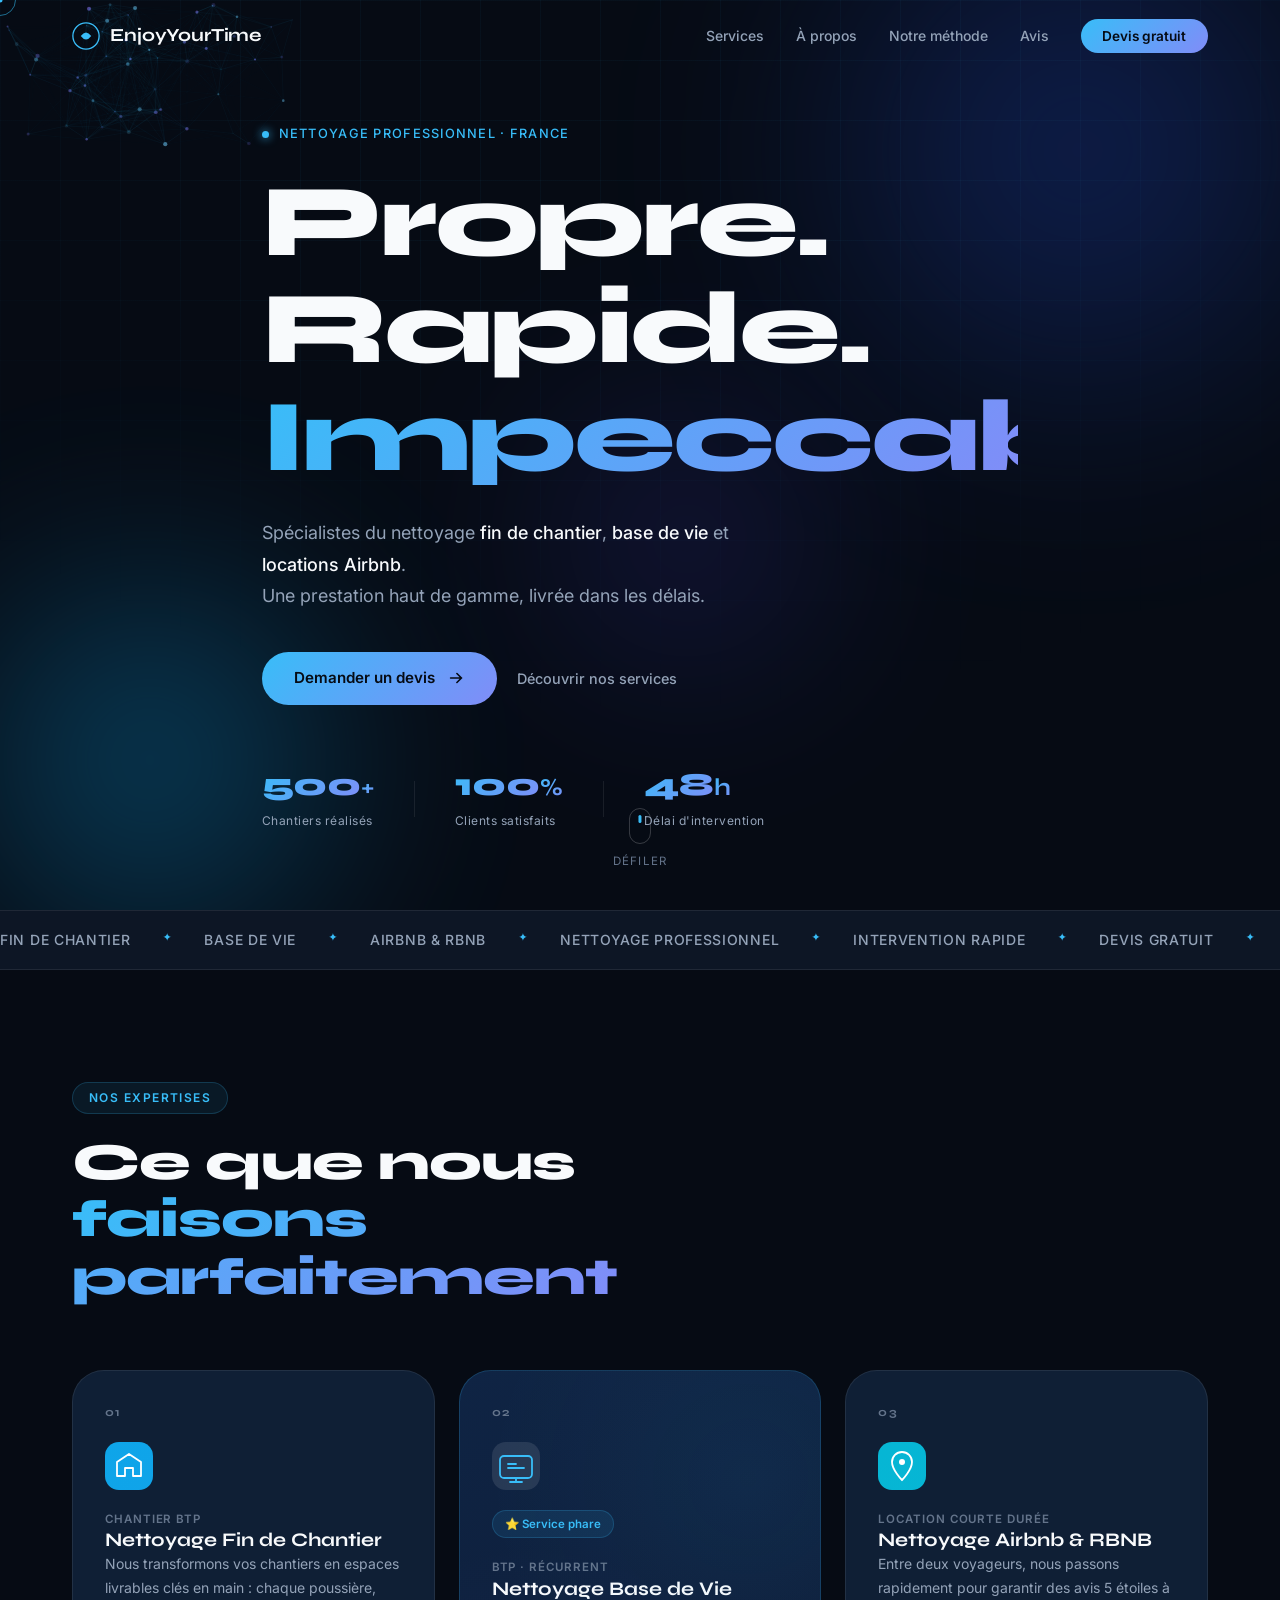
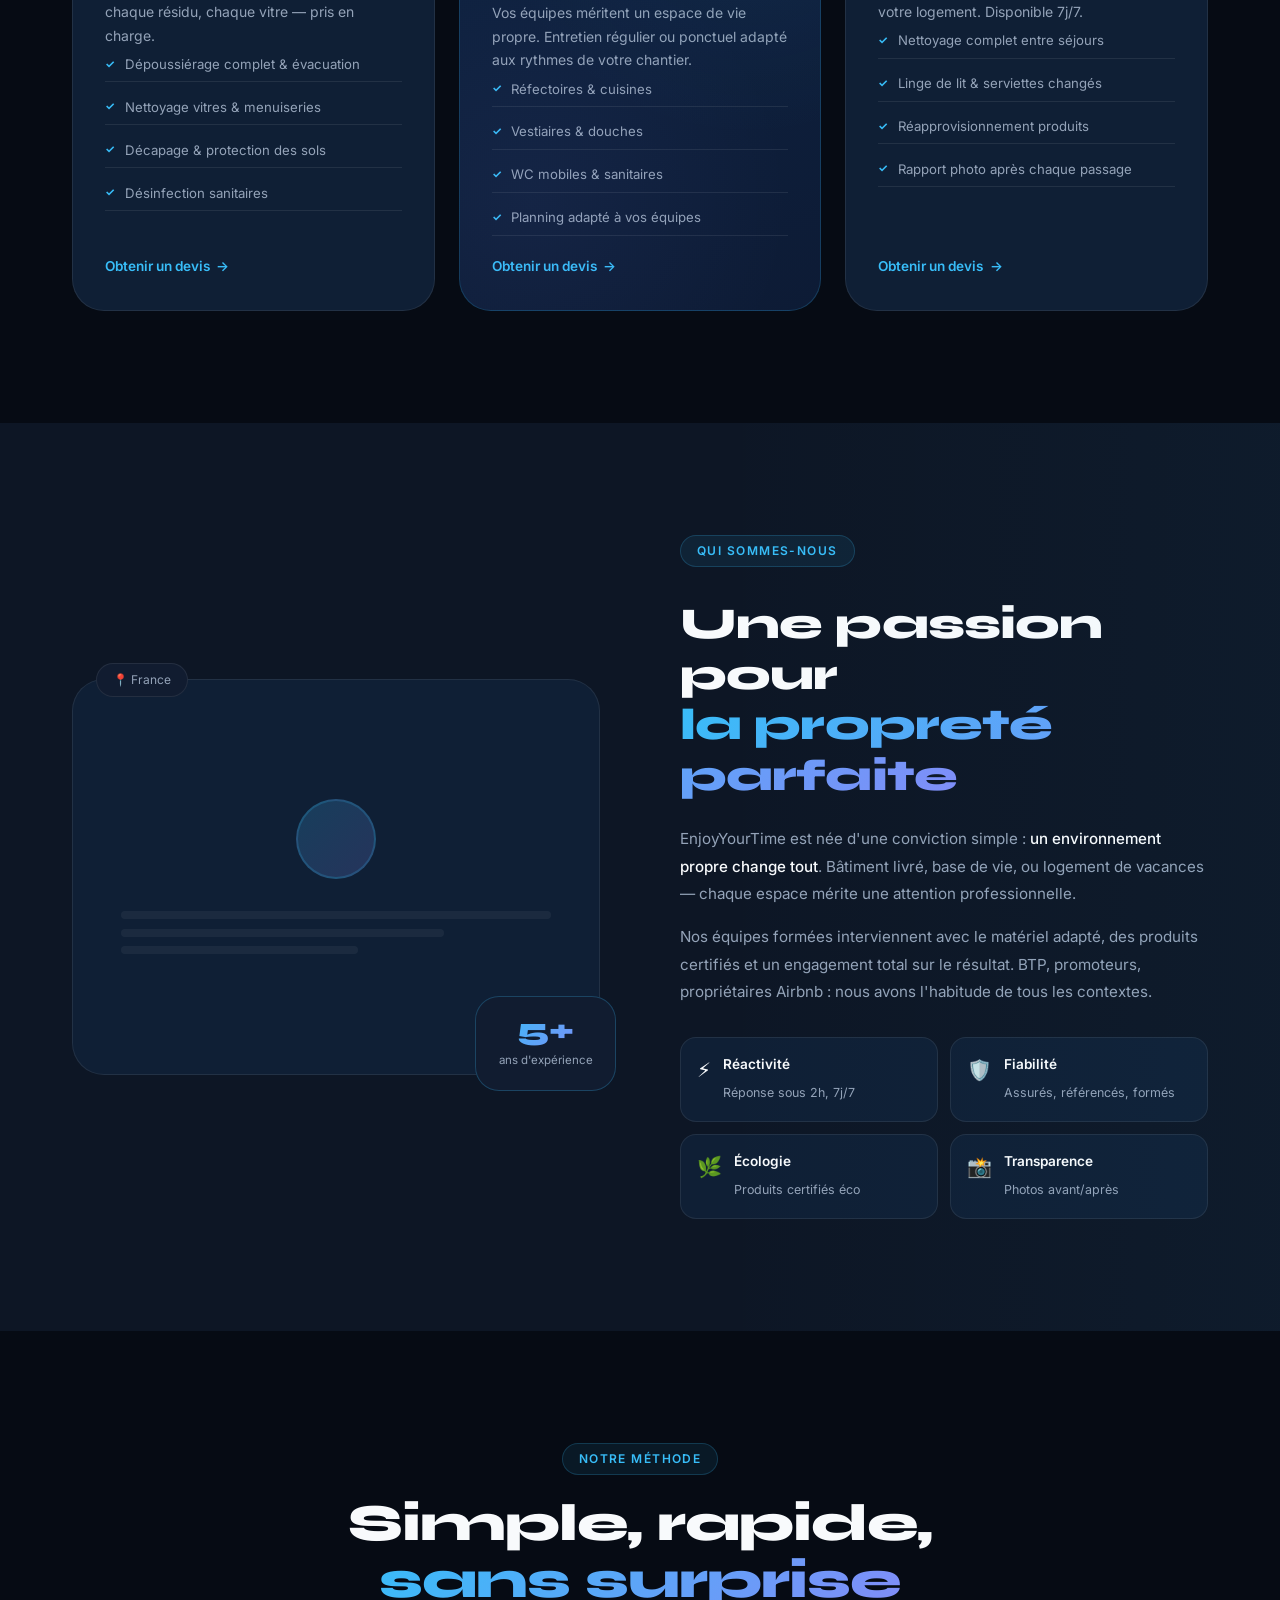
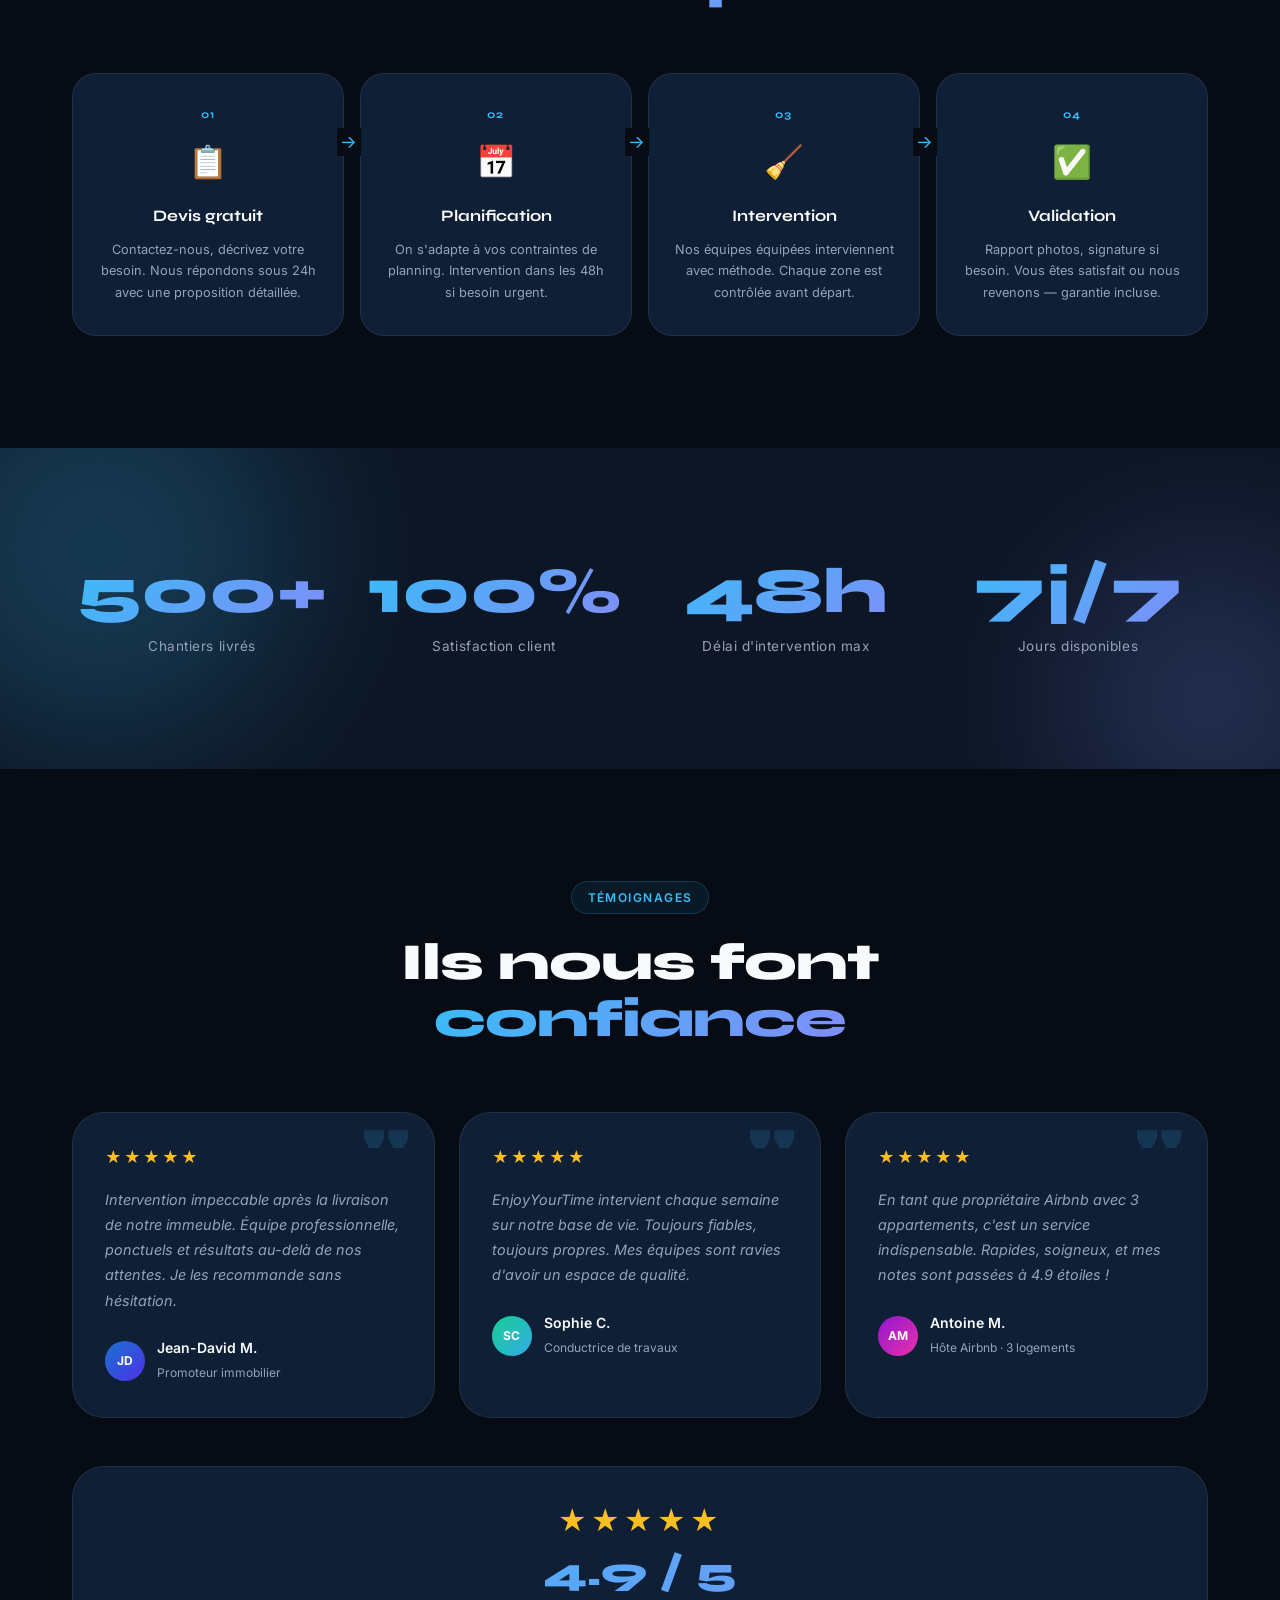
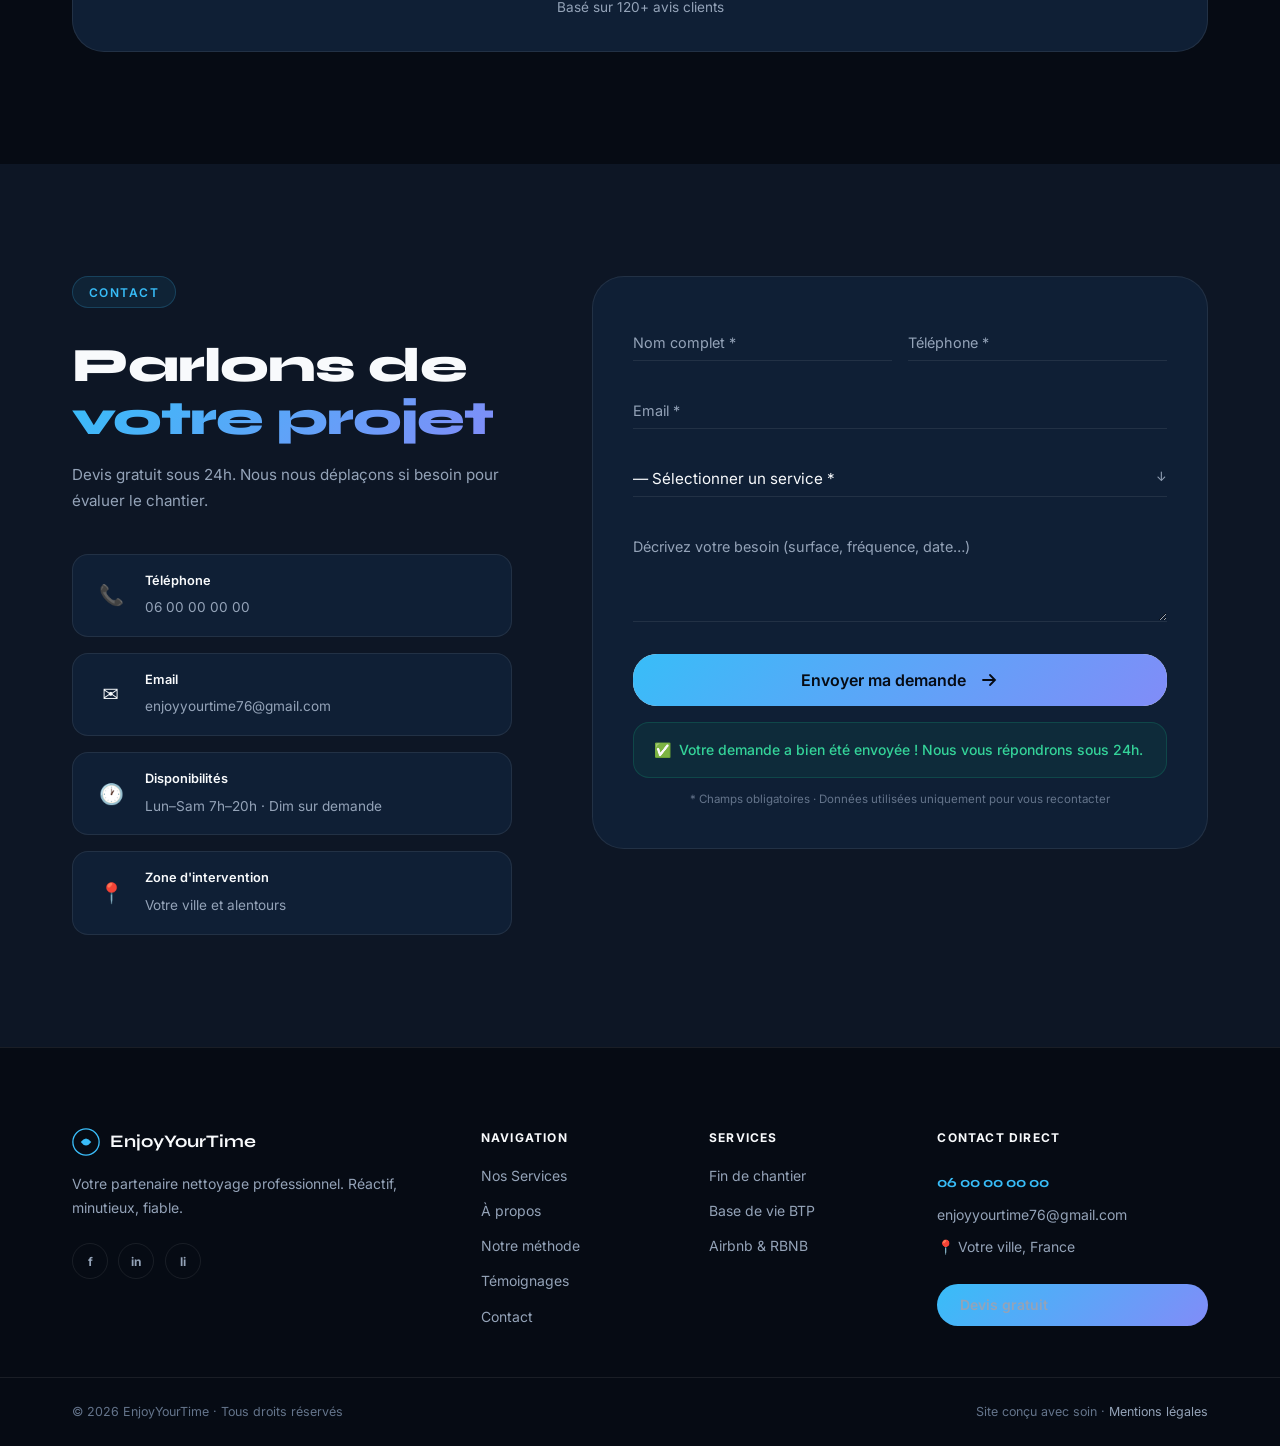
==== commit 16506038: "Mise à jour email: contact@enjoyyourtime.fr -> enjoyyourtime76@gmail.com" ====
--- a/v2/index.html
+++ b/v2/index.html
@@ -493,11 +493,11 @@
               <span>06 00 00 00 00</span>
             </div>
           </a>
-          <a href="mailto:contact@enjoyyourtime.fr" class="cinfo magnetic" data-cursor="btn">
+          <a href="mailto:enjoyyourtime76@gmail.com" class="cinfo magnetic" data-cursor="btn">
             <div class="cinfo__icon">✉️</div>
             <div>
               <strong>Email</strong>
-              <span>contact@enjoyyourtime.fr</span>
+              <span>enjoyyourtime76@gmail.com</span>
             </div>
           </a>
           <div class="cinfo">
@@ -628,7 +628,7 @@
         <div class="footer__contact-col">
           <strong>Contact direct</strong>
           <a href="tel:+33600000000" class="footer__phone">06 00 00 00 00</a>
-          <a href="mailto:contact@enjoyyourtime.fr">contact@enjoyyourtime.fr</a>
+          <a href="mailto:enjoyyourtime76@gmail.com">enjoyyourtime76@gmail.com</a>
           <span>📍 Votre ville, France</span>
           <a href="#contact" class="btn-primary btn-primary--sm magnetic" data-cursor="btn">
             <span class="btn-primary__text">Devis gratuit</span>
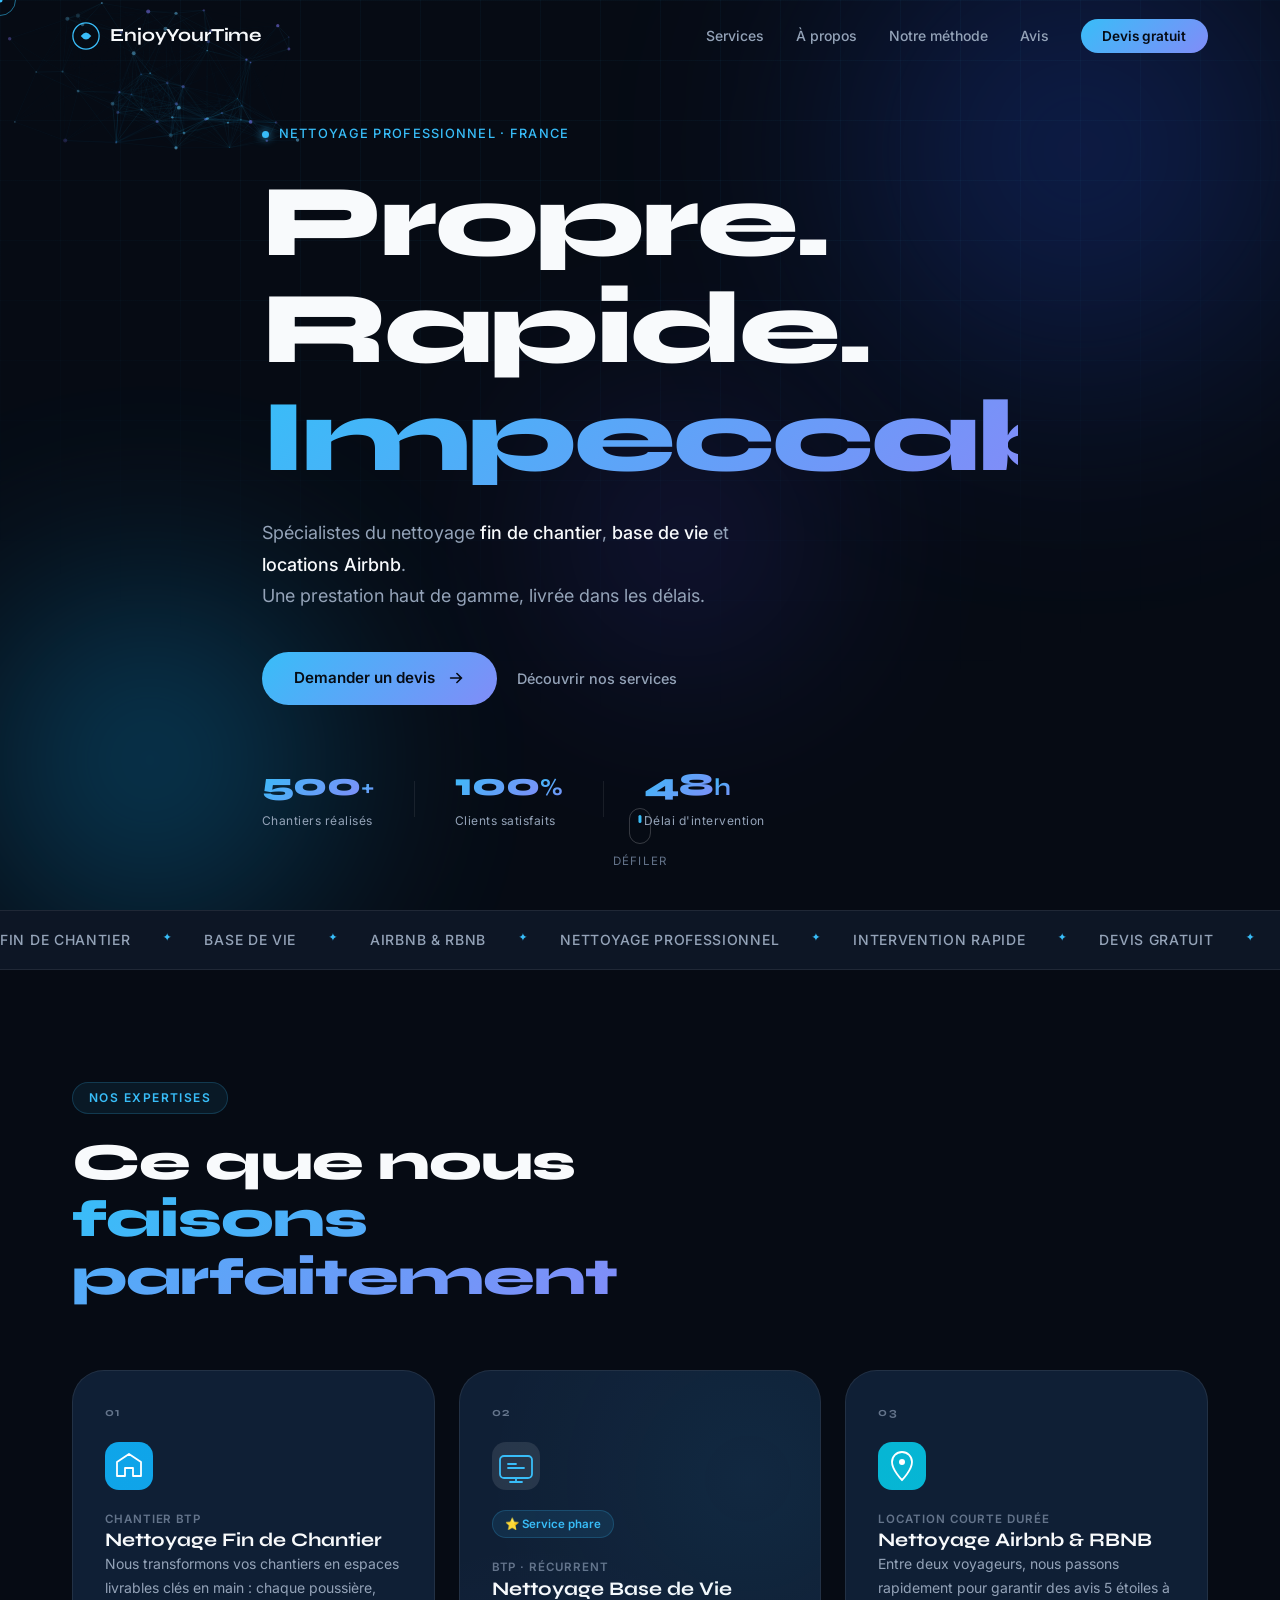
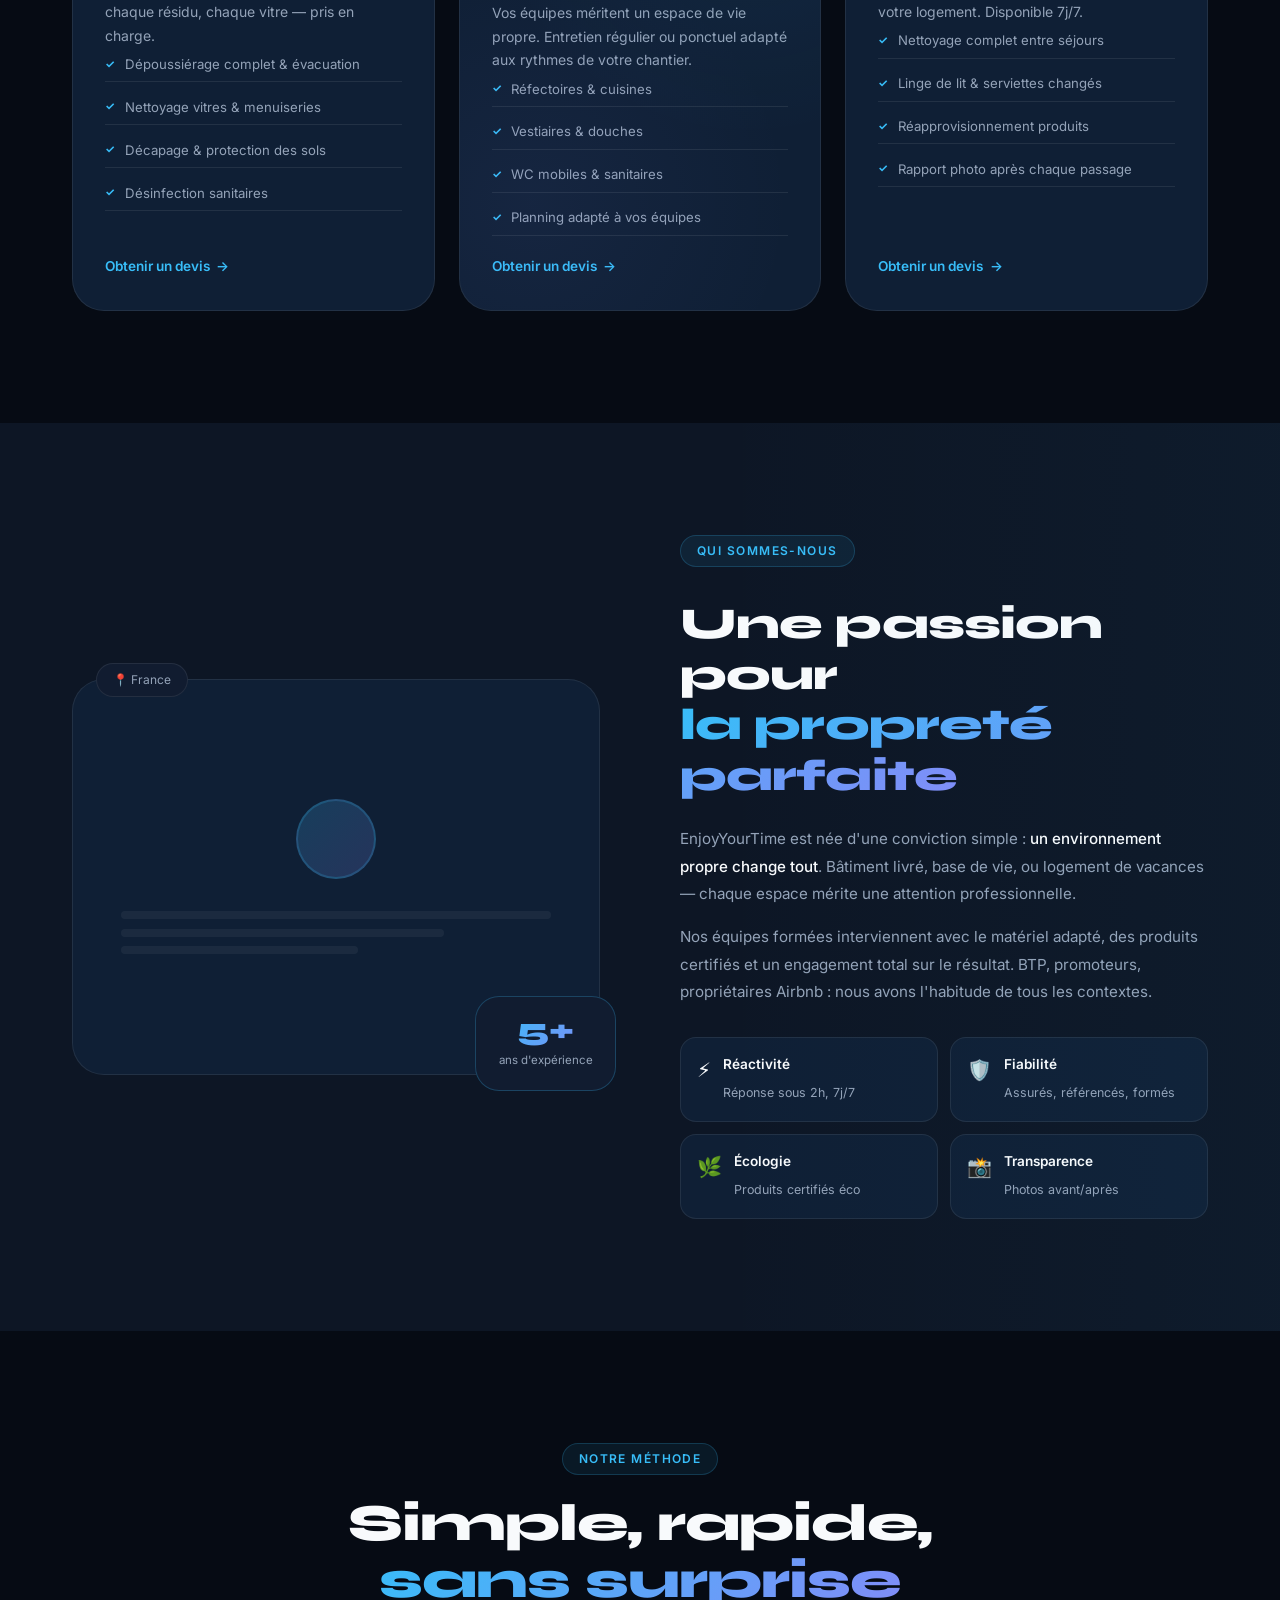
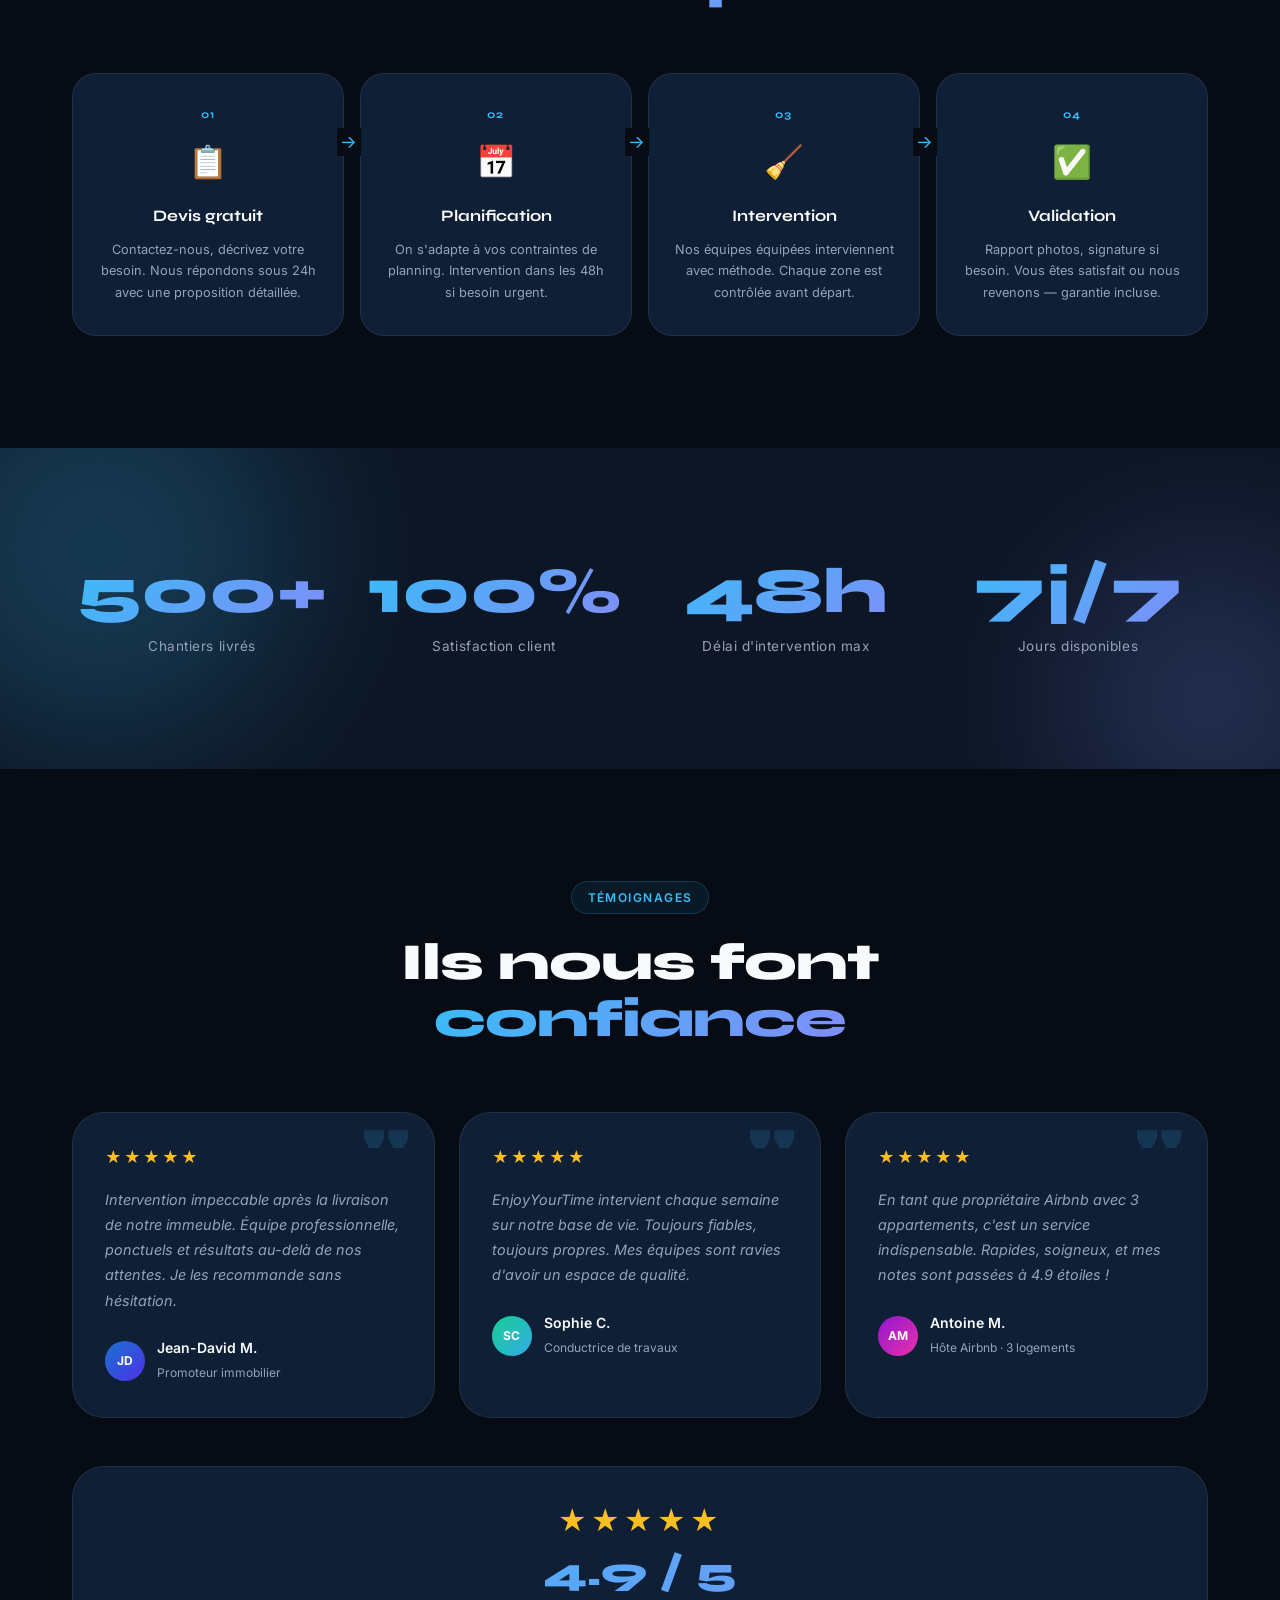
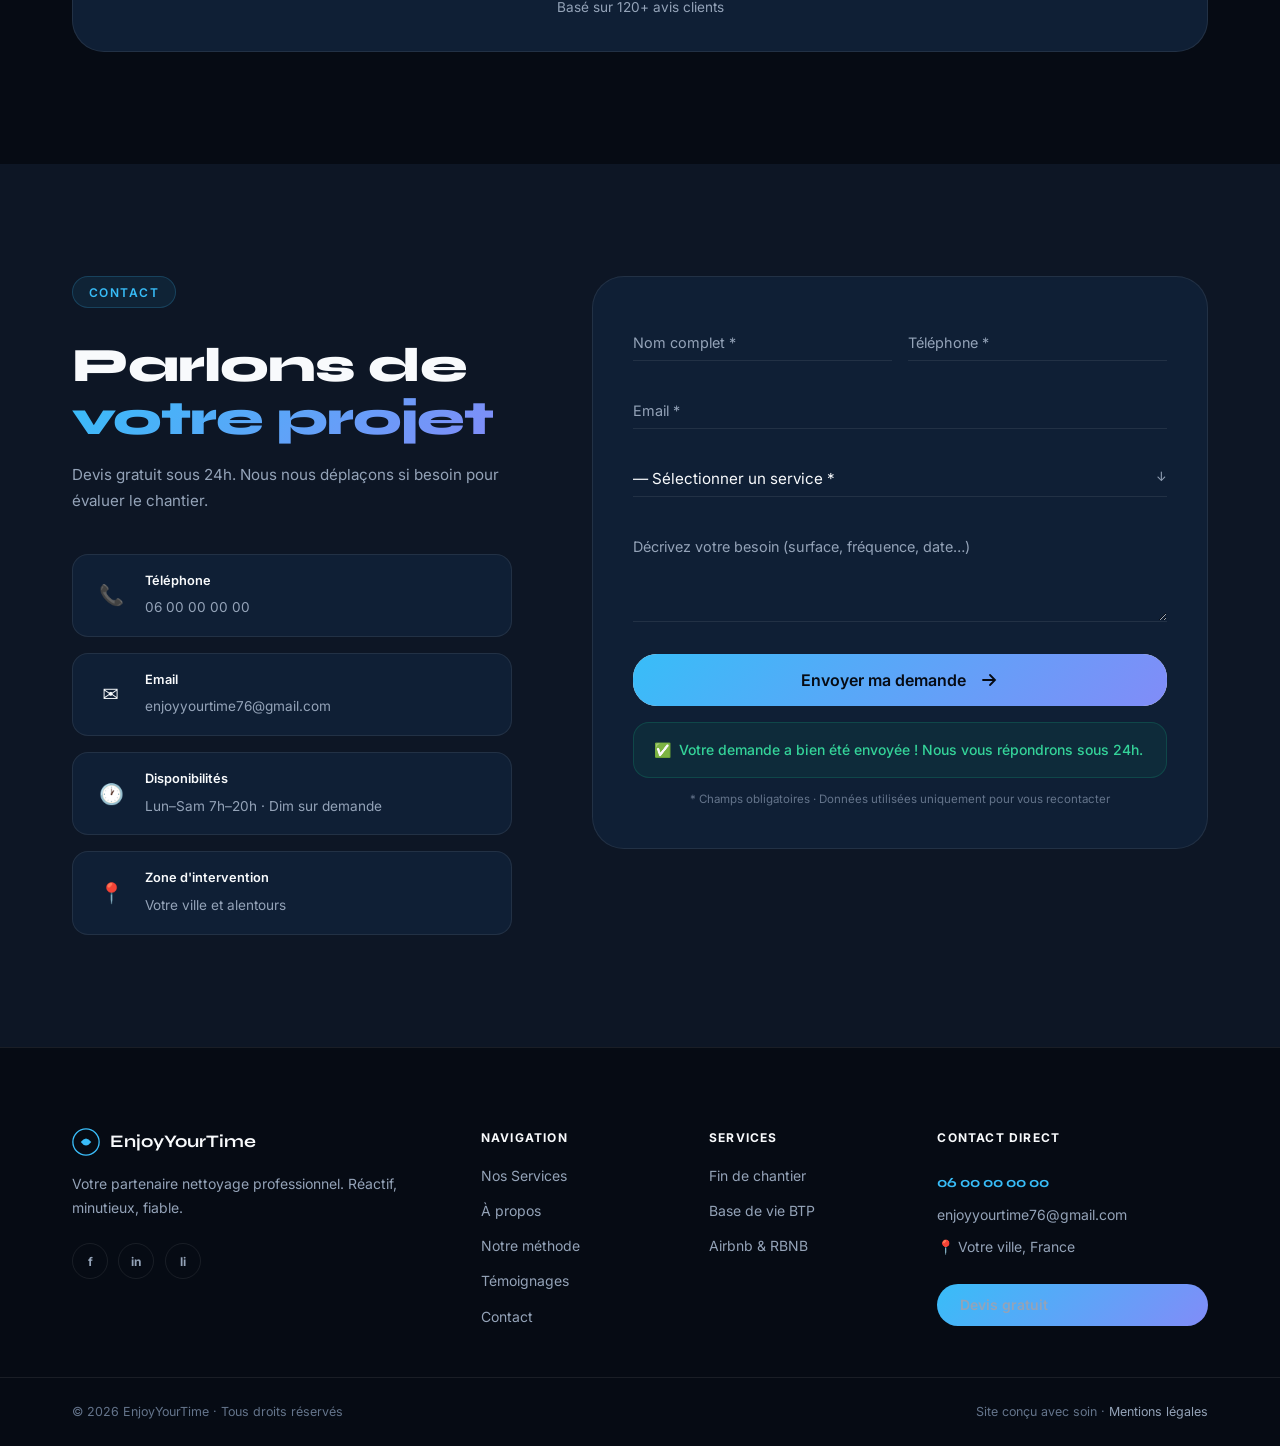
==== commit 3be3eca3: "Harmonisation des couleurs: toutes les cartes services avec le même style blanc" ====
--- a/v2/index.html
+++ b/v2/index.html
@@ -206,7 +206,7 @@
         </article>
 
         <!-- Card 2 — Featured -->
-        <article class="scard scard--dark reveal-side" style="--delay:.15s">
+        <article class="scard reveal-side" style="--delay:.15s">
           <div class="scard__num">02</div>
           <div class="scard__icon">
             <svg viewBox="0 0 48 48" fill="none">
--- a/v2/css/style.css
+++ b/v2/css/style.css
@@ -730,17 +730,6 @@
 }
 
 .scard:hover .scard__glow { opacity: 1; }
-
-/* Card featured / dark */
-.scard--dark {
-  background: linear-gradient(160deg, #0f2444 0%, #0d1b35 100%);
-  border-color: rgba(56,189,248,.2);
-}
-
-.scard--dark:hover {
-  border-color: var(--c-blue);
-  box-shadow: 0 24px 60px rgba(0,0,0,.6), 0 0 40px rgba(56,189,248,.12);
-}
 
 .scard__particles {
   position: absolute;
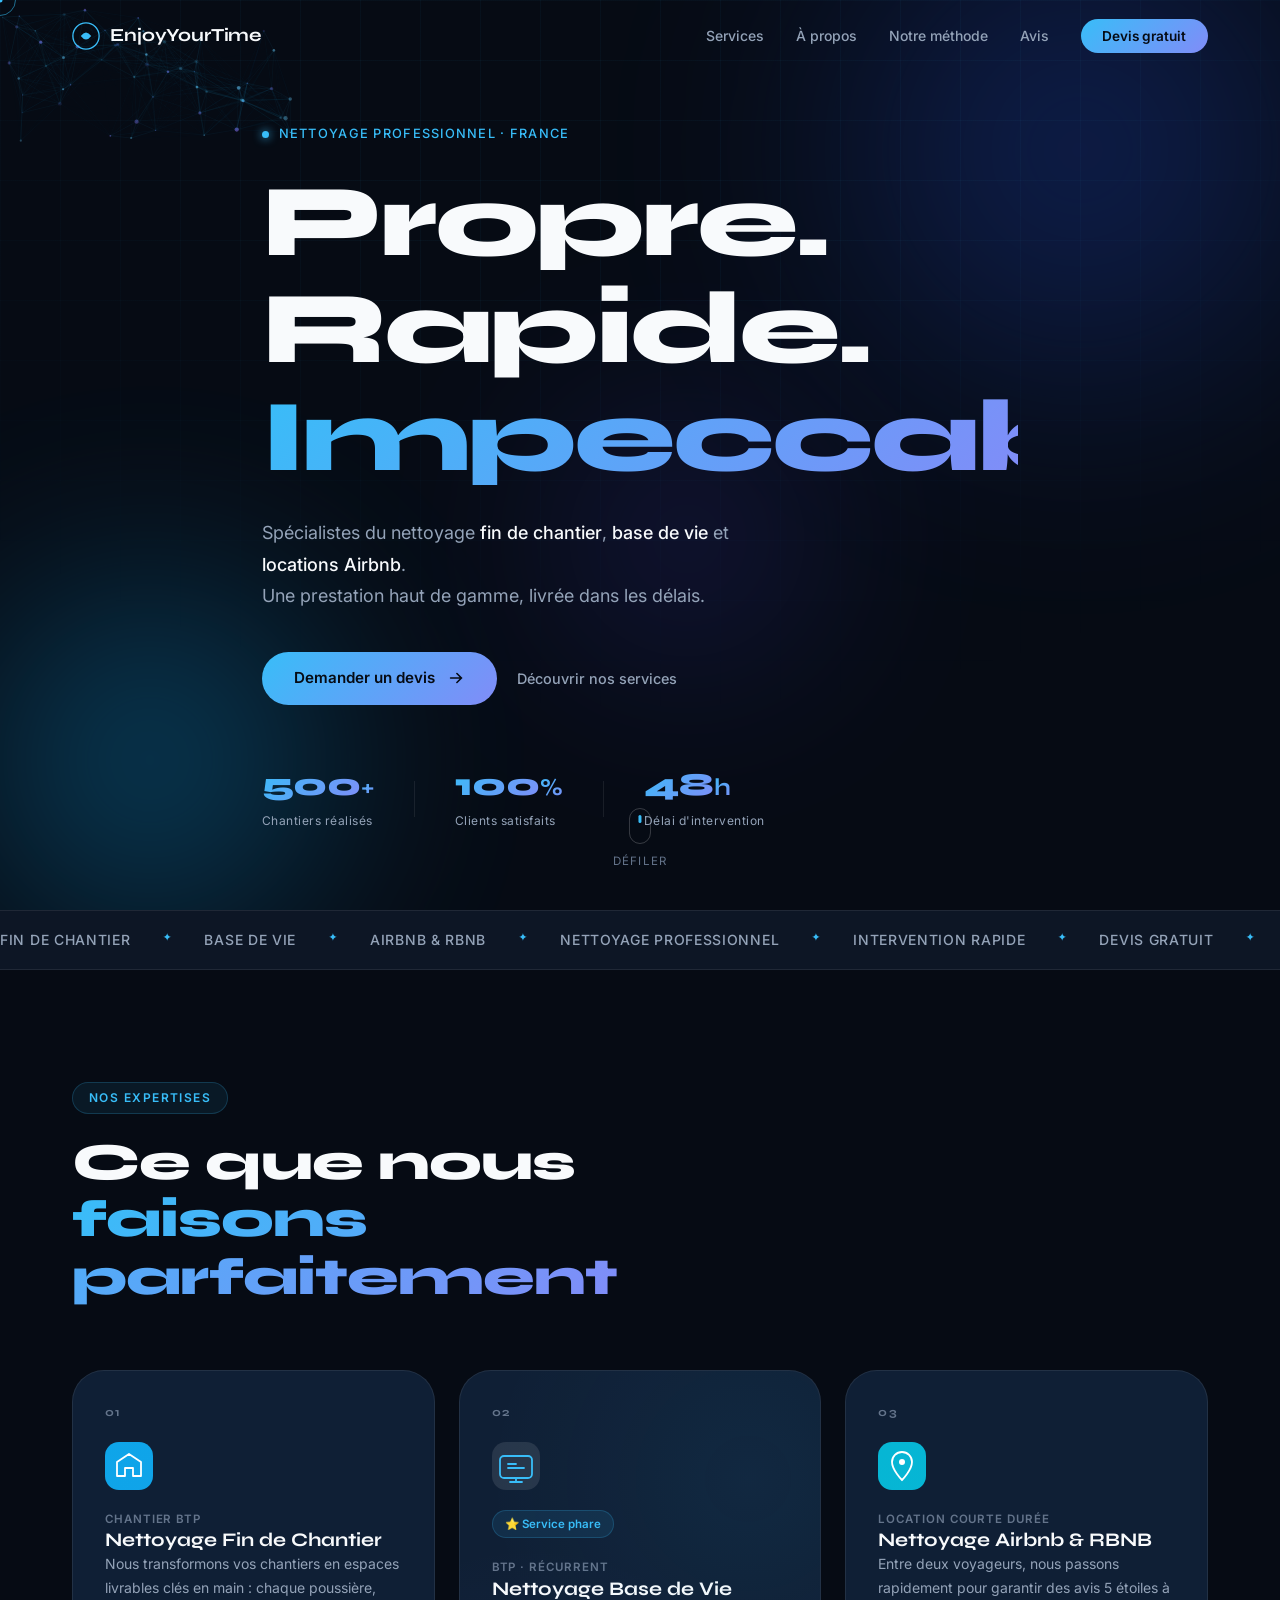
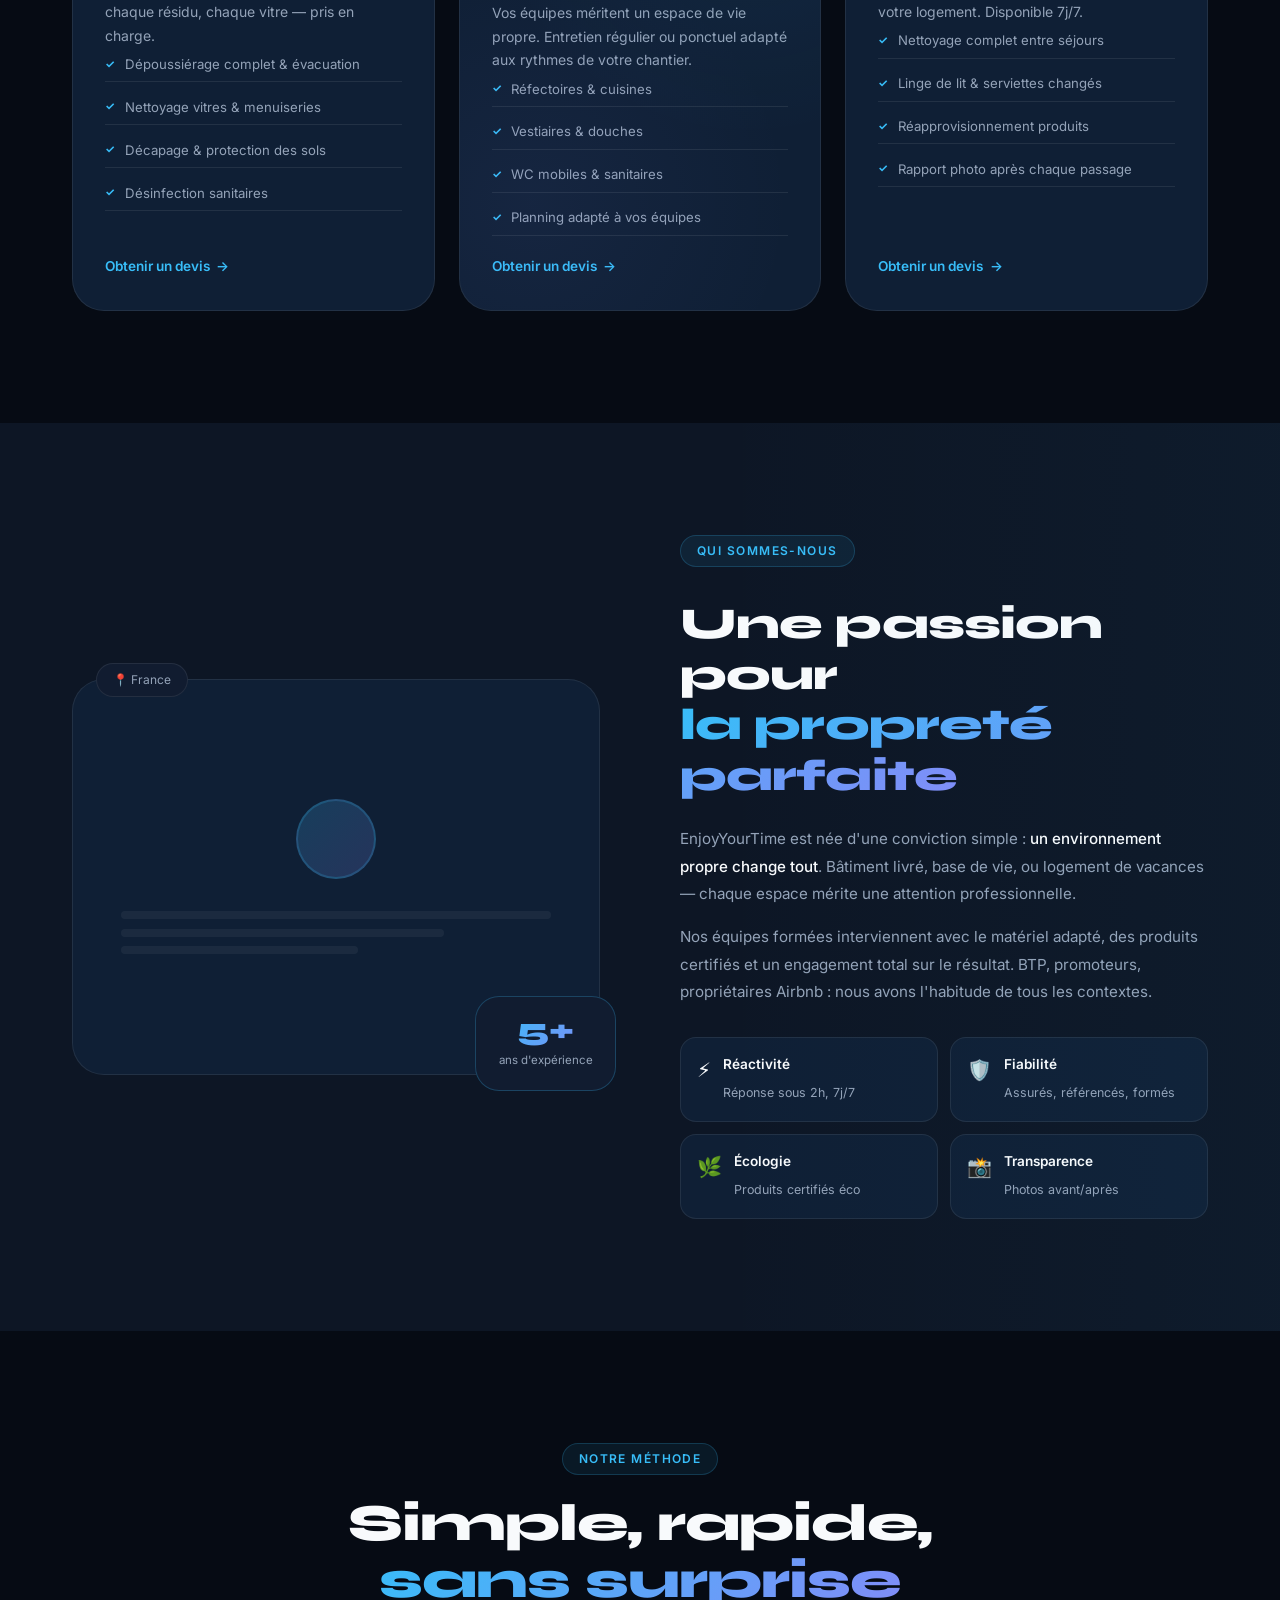
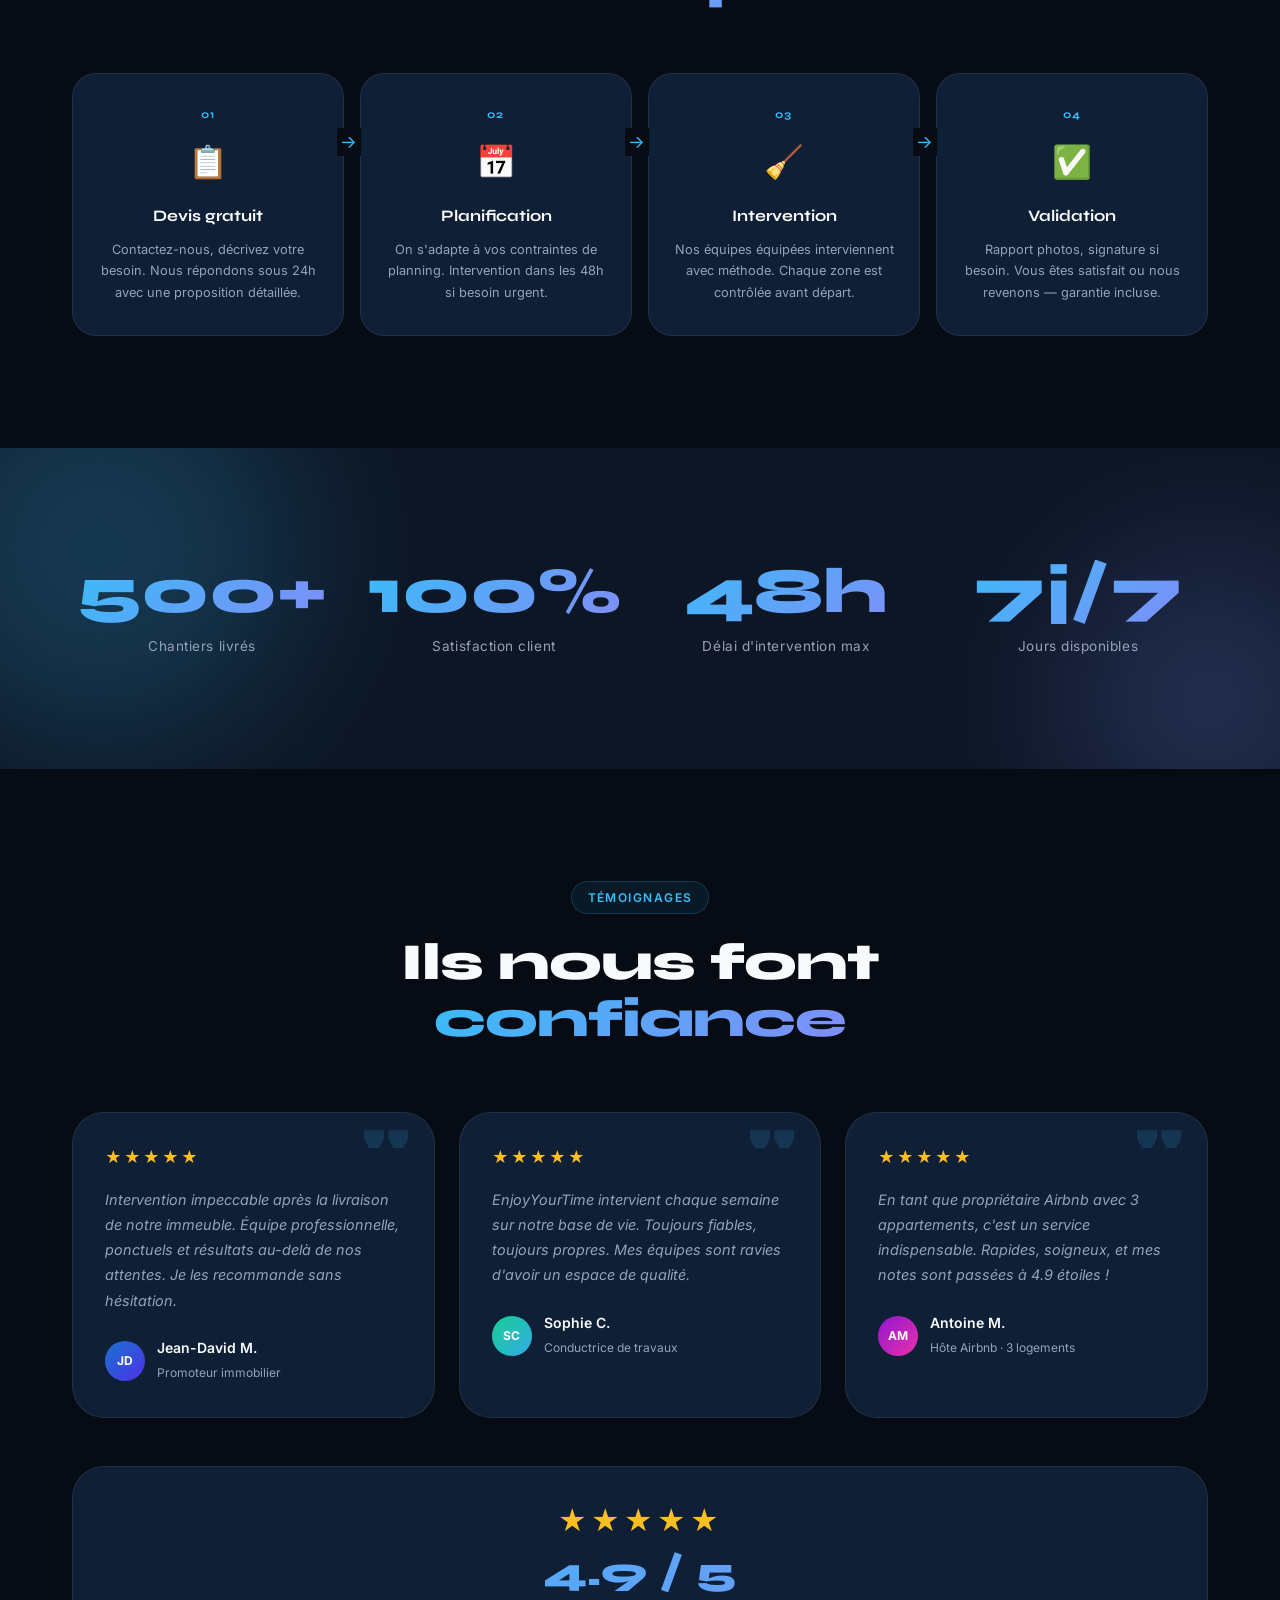
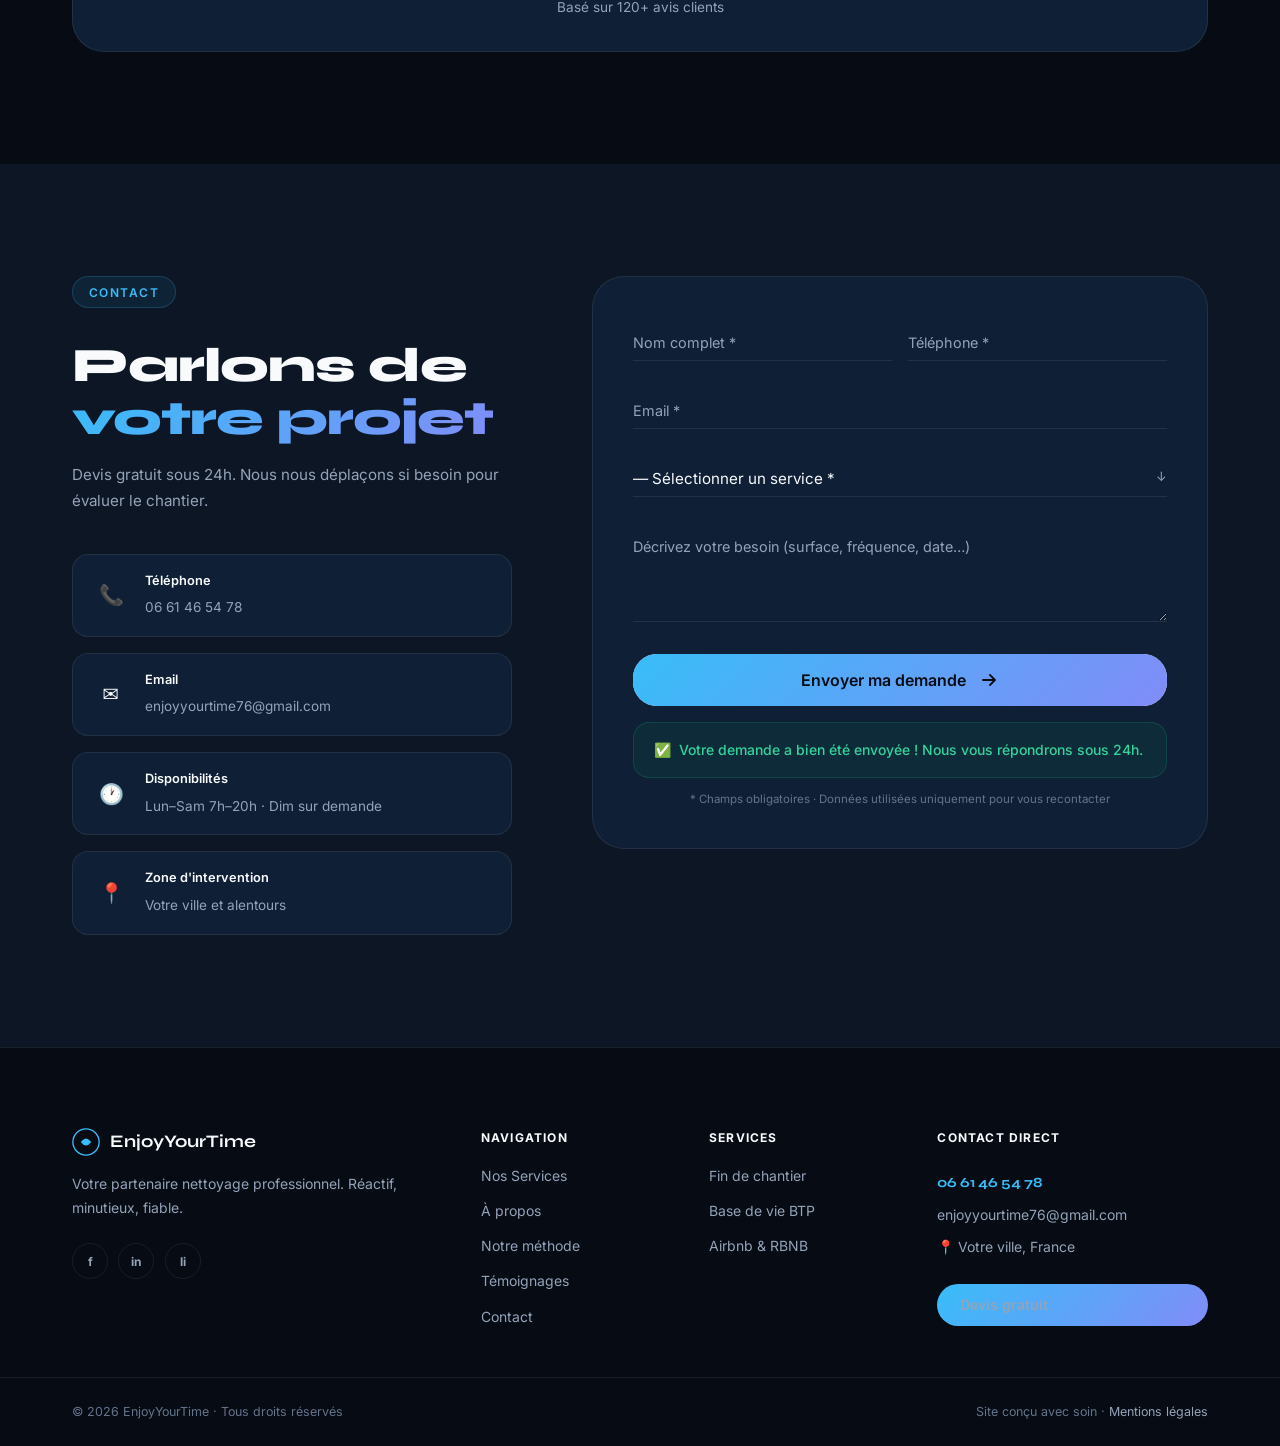
==== commit f233ed6c: "Ajout téléphone client : 06 61 46 54 78" ====
--- a/v2/index.html
+++ b/v2/index.html
@@ -486,11 +486,11 @@
         </p>
 
         <div class="contact__infos reveal-up" style="--delay:.24s">
-          <a href="tel:+33600000000" class="cinfo magnetic" data-cursor="btn">
+          <a href="tel:+33661465478" class="cinfo magnetic" data-cursor="btn">
             <div class="cinfo__icon">📞</div>
             <div>
               <strong>Téléphone</strong>
-              <span>06 00 00 00 00</span>
+              <span>06 61 46 54 78</span>
             </div>
           </a>
           <a href="mailto:enjoyyourtime76@gmail.com" class="cinfo magnetic" data-cursor="btn">
@@ -627,7 +627,7 @@
 
         <div class="footer__contact-col">
           <strong>Contact direct</strong>
-          <a href="tel:+33600000000" class="footer__phone">06 00 00 00 00</a>
+          <a href="tel:+33661465478" class="footer__phone">06 61 46 54 78</a>
           <a href="mailto:enjoyyourtime76@gmail.com">enjoyyourtime76@gmail.com</a>
           <span>📍 Votre ville, France</span>
           <a href="#contact" class="btn-primary btn-primary--sm magnetic" data-cursor="btn">
